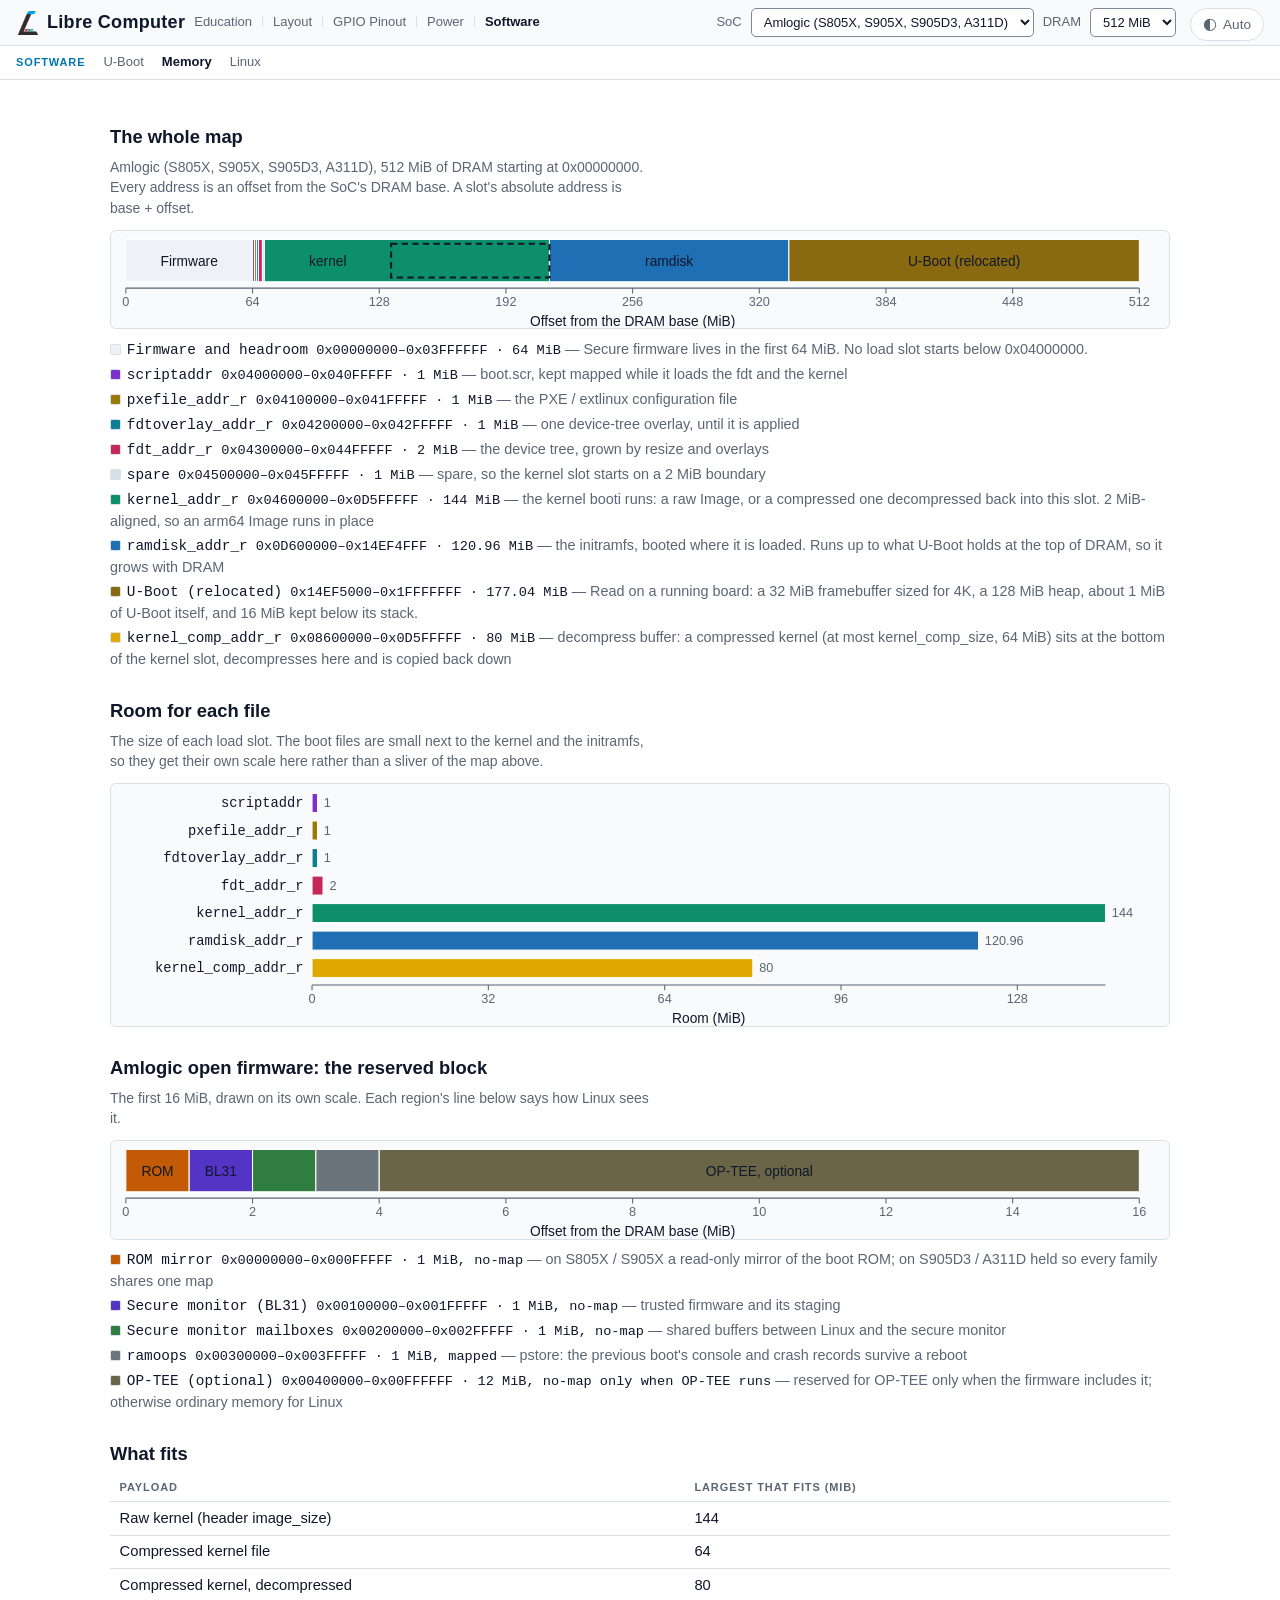
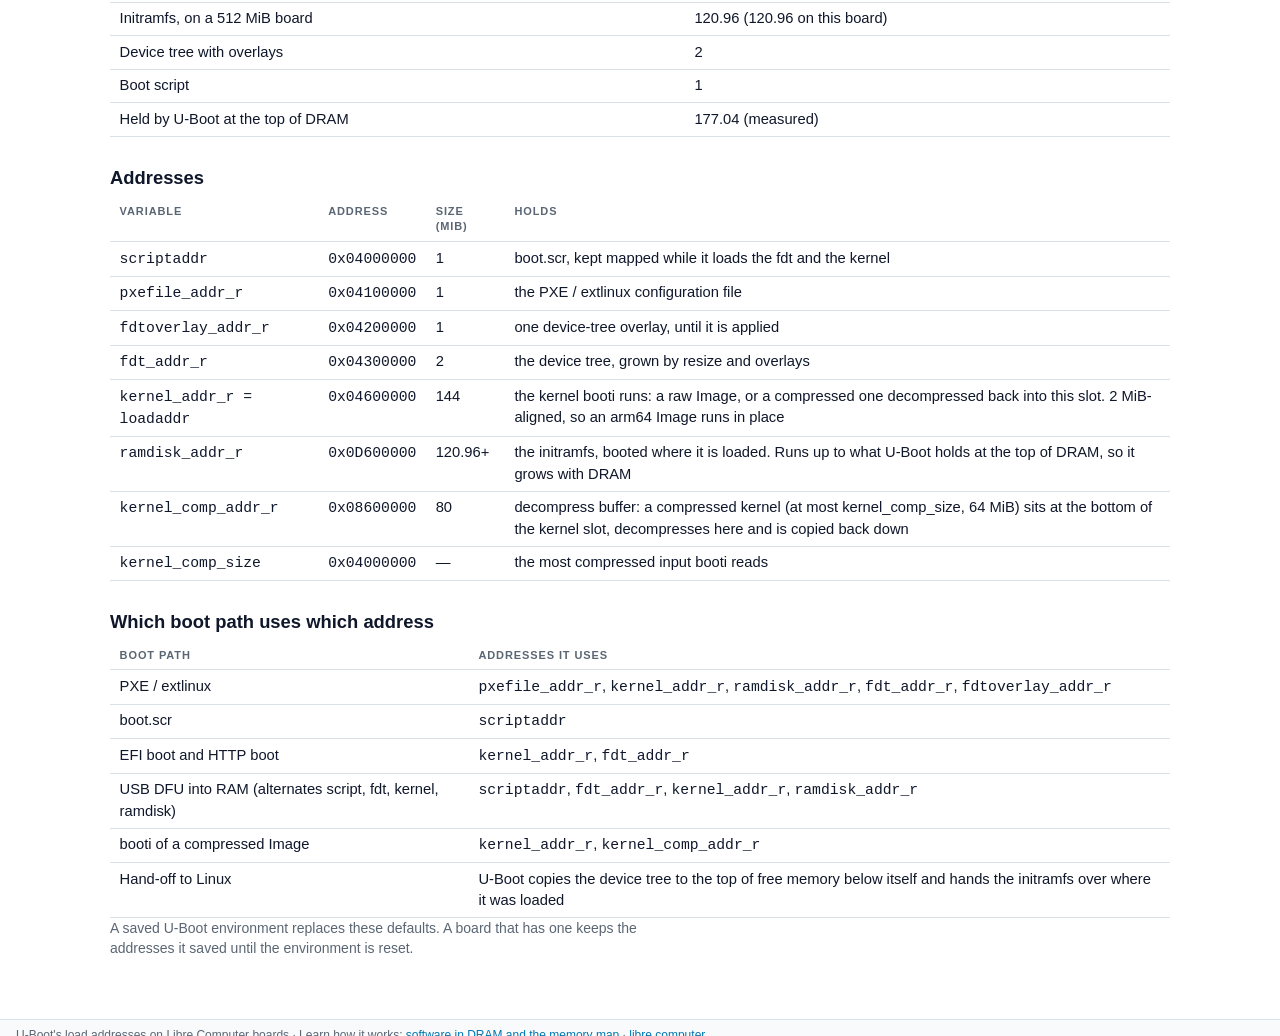
==== index.html @ 10eb8b0e "Charts stay readable on a phone and in the product page's frame The charts' text is in the drawing's" ====
<!DOCTYPE html>
<html lang="en">
<head>
<meta charset="utf-8">
<!-- Scripts from this site only, plus the inline theme snippet below by its
     sha256 (tools/check-kit.py recomputes it from the snippet, so a kit
     re-sync that changes the snippet fails the check until this is updated).
     The page's data and images are its own; data: is the kit's logo. -->
<meta http-equiv="Content-Security-Policy" content="default-src 'self'; script-src 'self' 'sha256-ACy4pj93O7g7s8NBZ36xdNPdeBUZ5qKl4pgUR78Pd7E='; style-src 'self' 'unsafe-inline'; img-src 'self' data:; object-src 'none'; base-uri 'none'; form-action 'none'">
<meta name="referrer" content="strict-origin-when-cross-origin">
<meta name="viewport" content="width=device-width, initial-scale=1">
<title>Libre Computer Memory Map</title>
<meta name="description" content="Where U-Boot loads the kernel, device tree, initramfs and boot script on Libre Computer boards, and how much room each one has.">
<link rel="icon" href="data:,">
<link rel="stylesheet" href="css/lc-kit.css">
<link rel="stylesheet" href="css/style.css">
<!-- Sets the theme before first paint, so a dark visitor never sees a white
     flash. Must stay inline and must stay ahead of the stylesheets; the copy
     is checked by tools/lc-ui-kit/sync.py against HEAD_SNIPPET in lc-kit.js. -->
<script>try{var p=localStorage.getItem("theme")||"auto";if(p==="dark"||(p==="auto"&&matchMedia("(prefers-color-scheme: dark)").matches))document.documentElement.classList.add("dark")}catch(e){}</script>
</head>
<body class="lc-doc">
<a class="lc-skip" href="#main">Skip to content</a>

<header class="lc-topbar">
  <div class="lc-brand">
    <a class="lc-brand-name" href="https://libre.computer">Libre Computer</a>
    <nav class="lc-sites" aria-label="Libre Computer sites">
      <a class="lc-site" href="https://education.libre.computer/">Education</a>
      <a class="lc-site" href="https://layout.hardware.libre.computer/">Layout</a>
      <a class="lc-site" href="https://gpio.hardware.libre.computer/">GPIO Pinout</a>
      <a class="lc-site" href="https://power.hardware.libre.computer/">Power</a>
      <a class="lc-site" href="/" aria-current="true">Software</a>
    </nav>
  </div>
  <div class="lc-controls">
    <label for="family-select">SoC</label>
    <select id="family-select" aria-label="Select SoC family"></select>
    <label for="dram-select">DRAM</label>
    <select id="dram-select" aria-label="Select DRAM size"></select>
  </div>
</header>
<nav class="lc-subnav" aria-label="Software">
    <div class="lc-subnav-sites">
      <span class="lc-subnav-label">Software</span>
      <a href="https://u-boot.software.libre.computer/">U-Boot</a>
      <a href="/" aria-current="true">Memory</a>
      <a href="https://linux.software.libre.computer/">Linux</a>
    </div>
</nav>

<div class="lc-notices" id="notices"></div>
<script src="js/file-notice.js"></script>

<main class="mm-main" id="main">
  <h1 class="lc-vh">Memory map</h1>
  <section class="mm-section">
    <h2>The whole map</h2>
    <p class="mm-lede" id="lede"></p>
    <div id="map" class="mm-chart" role="region" aria-label="The whole map chart"></div>
    <ol class="mm-legend" id="map-legend"></ol>
  </section>

  <section class="mm-section">
    <h2>Room for each file</h2>
    <p class="mm-lede">The size of each load slot. The boot files are small next to the kernel and the initramfs, so they get their own scale here rather than a sliver of the map above.</p>
    <div id="budgets" class="mm-chart" role="region" aria-label="Room for each file chart"></div>
  </section>

  <section class="mm-section" id="fw-section">
    <h2 id="fw-title">Reserved by firmware</h2>
    <p class="mm-lede" id="fw-lede"></p>
    <div id="firmware" class="mm-chart" role="region" aria-label="Reserved by firmware chart"></div>
    <ol class="mm-legend" id="fw-legend"></ol>
  </section>

  <section class="mm-section">
    <h2>What fits</h2>
    <div class="lc-table-scroll"><table class="lc-table" id="limits"></table></div>
  </section>

  <section class="mm-section">
    <h2>Addresses</h2>
    <div class="lc-table-scroll"><table class="lc-table" id="slots"></table></div>
  </section>

  <section class="mm-section">
    <h2>Which boot path uses which address</h2>
    <div class="lc-table-scroll"><table class="lc-table" id="mechanisms"></table></div>
    <p class="mm-note" id="caveat"></p>
  </section>
</main>

<footer class="lc-footer">
  U-Boot's load addresses on Libre Computer boards ·
  Learn how it works: <a href="https://education.libre.computer/modules/bootloader/">software in DRAM and the memory map</a> ·
  <a href="https://libre.computer">libre.computer</a>
</footer>

<script type="module" src="js/app.js"></script>
</body>
</html>
---- css/lc-kit.css ----
/* lc-kit 1 sha256:e657690d97cee420c924318a584bea1f46706115be2c13dc1895a3393b505f55 */
/* Libre Computer hardware-tool shell — shared by the GPIO pinout, the board
   layout viewer and the power tree.
 *
 * These two sites had grown the same header, the same board picker, the same
 * search box and the same footer twice, with the same seven token names holding
 * the same seven values in both. This is that shell, defined once.
 *
 * THEME. Three states, matching libre.computer: light, dark, and auto, which
 * follows the OS and is the default -- a visitor whose desktop is dark should
 * not have to ask twice. The switch is a `dark` class on <html>, set before
 * first paint by the inline script in each page's <head>, so a dark visitor
 * never sees a white flash. Light is the base and dark is the override, because
 * a stylesheet that loses its media query should degrade to the more legible
 * of the two.
 *
 * The dark values are exactly what both sites shipped before this file existed,
 * so adopting the kit changes nothing for a dark visitor and adds a light theme
 * that did not exist.
 *
 * WHAT BELONGS HERE. The shell and nothing else: page frame, top bar, brand,
 * the controls slot, notices, footer, form controls, focus, and the theme
 * button. A site's own subject matter -- the pinout's mux-class colours, the
 * layout viewer's copper-layer colours -- stays in that site's stylesheet,
 * because nothing is shared by having one file know about both.
 *
 * This file is VENDORED. Edit tools/lc-ui-kit/lc-kit.css in the monorepo and
 * run tools/lc-ui-kit/sync.py; a hand-edit here fails each site's CI.
 */

:root {
  color-scheme: light;
  /* one monospace stack for every site (pad names, addresses, code, keys) */
  --mono: ui-monospace, SFMono-Regular, "SF Mono", Menlo, Consolas, monospace;

  --bg: #ffffff;
  --bg-raised: #f8fafc;
  --bg-sunken: #eef2f6;
  --border: #d8e0e8;
  /* A field's edge is the only thing that says "type here", so it needs 3:1
     on the page (WCAG 1.4.11); --border is a divider and stays quiet.
     3.56:1 on --bg, 3.41:1 on --bg-raised. */
  --border-field: #7d8996;
  --text: #0f172a;
  --text-dim: #5a6673;
  /* Blue TEXT on the page ground, so it darkens on white (#0077b0 is 4.92:1)
     and lightens on the dark ground below. Same two shades libre.computer
     uses, and for the same contrast reason. */
  --accent: #0077b0;
  --brass: #8a6a10;
  --warn: #b45309;
  --danger: #b42318;

  --shadow: 0 1px 2px rgba(15, 23, 42, .06), 0 1px 3px rgba(15, 23, 42, .04);
}

html.dark {
  color-scheme: dark;

  --bg: #14161a;
  --bg-raised: #1d2026;
  --bg-sunken: #0e1013;
  --border: #33383f;
  --border-field: #6b737d;   /* 3.77:1 on --bg, 3.40:1 on --bg-raised */
  --text: #e8eaed;
  --text-dim: #9aa0a6;
  --accent: #4da3ff;
  --brass: #c9a227;
  --warn: #f76b15;
  --danger: #f5a3a6;

  --shadow: none;
}

*, *::before, *::after { box-sizing: border-box; }

html, body { height: 100%; }

/* Two page shapes. An app shell (the layout viewer, the power tree) is one
   window tall and scrolls only inside its panes. A document page (the
   pinout, the memory map, education) scrolls as a whole: its body carries
   class="lc-doc" and grows with its content -- a body held to the window
   would be the sticky title bar's containing block, and the bar would ride
   off the top after one screen. */
body.lc-doc { height: auto; min-height: 100%; }

body {
  display: flex;
  flex-direction: column;
  margin: 0;
  background: var(--bg);
  color: var(--text);
  font: 14px/1.45 -apple-system, "Segoe UI", Roboto, Helvetica, Arial, sans-serif;
}

a { color: var(--accent); text-decoration: none; }
a:hover { text-decoration: underline; }

/* Monospace text in the one stack (zero specificity: a site's own rule wins) */
:where(code, kbd, samp, pre) { font-family: var(--mono); }

:where(button, select, input, a, [role="button"][tabindex]):focus-visible {
  outline: 2px solid var(--accent);
  outline-offset: 1px;
}

/* ---- top bar ---------------------------------------------------------- */

/* Sticky on every site (from 700px up; a phone's bar is too tall to pin, see
   below): an app-shell page never scrolls, so it changes nothing there; a
   document page (body.lc-doc: the pinout, the memory map, education) keeps
   its title bar in view, the same everywhere. */
.lc-topbar {
  flex: none;
  display: flex;
  flex-wrap: wrap;
  align-items: center;
  gap: 14px;
  padding: 8px 16px;
  background: var(--bg-raised);
  border-bottom: 1px solid var(--border);
  position: sticky;
  top: 0;
  z-index: 10;
  font-size: 14px;  /* (the bar's own, whatever size a site sets its body text) */
}

/* CENTRED, NOT BASELINE-ALIGNED. The name's first flex item is the logo, an
   empty box, so the name's baseline is synthesised from the logo's bottom edge
   -- and baseline alignment sat the site links' text on that edge, about 6px
   below the brand text and the controls. Centring puts the logo, the name, the
   links and (via the bar's own centring) the controls on one centre line. */
.lc-brand {
  display: flex;
  flex-wrap: wrap;
  align-items: center;
  gap: 4px 9px;
  min-width: 0;
}

.lc-brand-name {
  display: inline-flex;
  align-items: center;
  gap: 7px;
  font-size: 18px;
  font-weight: 700;
  letter-spacing: .3px;
  color: var(--text);
  white-space: nowrap;
}

/* The Libre Computer mark before the name, light and dark cuts. Embedded as
   data URIs -- libre.computer's own navLogo.webp and navLogo_dark.webp,
   about 2 KB each -- so every site gets it from this one vendored file with
   no image to copy, and nothing loads from another origin. Decorative: the
   name beside it is the link text. */
.lc-brand-name::before {
  content: "";
  flex: none;
  width: 24px;
  height: 24px;
  background: center / contain no-repeat url("[data-uri]");
}
html.dark .lc-brand-name::before {
  background-image: url("[data-uri]");
}
.lc-brand-name:hover { text-decoration: none; color: var(--accent); }

.lc-brand-sub {
  font-size: 13px;
  color: var(--text-dim);
  white-space: nowrap;
}

/* SIGNAL CLASS PALETTE -- shared, because the two tools colour the SAME pins.
   The pinout draws a board's header and the layout draws that header's pads on
   the PCB, and a visitor moving between them reads the colour as meaning the
   same thing. It did not live here at first, when only one tool used it; a
   second copy in the layout's own stylesheet would be a second answer the
   first time a colour changed. Both sites now take the one definition, and
   check-kit.py fails the build if a vendored copy drifts.

   RAILS RAMP BY VOLTAGE, red through orange to yellow as the supply falls:
   12V and PoE deepest, 5V red, 3.3V orange, 1.8V yellow. The ramp used to run
   red into brown, which made 3.3V a burnt orange and 1.8V a tan -- neither
   nameable as a colour, and the three rails a reader actually reaches for on
   a header are the three that have to be told apart at a glance.

   I2C yellow / SPI blue / GPIO green match the board silkscreen. */
:root {
  --c-poe: #6e0011;
  --c-power12v: #b8000f;
  --c-power5v: #d32f2f;
  --c-power3v3: #e8730c;
  --c-powerlv: #e0a800;   /* 1.8V / 3.0V */
  --c-gnd: #454b54;
  --c-nc: #6b6547;        /* not connected */
  --c-gpio: #2f7d3f;
  --c-i2c: #9a7b0a;
  --c-spi: #1f5fd0;
  --c-uart: #7c30cc;
  --c-pwm: #c4295a;
  --c-i2s: #0b6f80;
  --c-pcm: #0b5566;
  --c-tdm: #13876b;
  --c-spdif: #7a2490;
  --c-pdm: #4a7a0a;
  --c-dac: #076a4c;
  --c-adc: #5b8a12;
  --c-clk: #6b737b;
  --c-jtag: #c25a06;
  --c-cec: #5334c4;
  --c-ir: #c33a6a;
  --c-sdio: #0d7f95;
  --c-nand: #6d5449;
  --c-video: #a81c4c;
  --c-pcie: #6a4fc4;
  --c-usb: #1f6fb5;
  --c-eth: #0d8f6a;
  --c-misc: #5a6570;
}

/* THE SERIAL CONSOLE HEADER IS COLOURED AS THE CABLE, not as a signal class.
   Ground black, TX white, RX green -- the USB-TTL lead everyone plugs into it,
   and the colours our own documentation has always named for that header:
   "2J1 Connector Highlighted in Red: Ground (BLACK) TX (WHITE) RX (GREEN)".
   Someone at the board with the cable in their hand is matching wire to pin,
   so the pin should be the colour of the wire.

   These are wire colours, so they do NOT flip with the theme -- a black lead
   is black on both. They sit on the drawn board rather than on the page. */
:root, html.dark {
  --c-wire-gnd: #14161a;
  --c-wire-tx:  #f3f5f7;
  --c-wire-rx:  #2ea043;
}

html.dark {
  --c-poe: #6e0011;
  --c-power12v: #cc0f1b;
  --c-power5v: #e5484d;
  --c-power3v3: #f76b15;
  --c-powerlv: #f5c518;   /* 1.8V / 3.0V */
  --c-gnd: #454b54;
  --c-nc: #3c3a2e;
  --c-gpio: #46a758;
  --c-i2c: #eac54f;
  --c-spi: #3b82f6;
  --c-uart: #a855f7;
  --c-pwm: #ec5f87;
  --c-i2s: #1098ad;
  --c-pcm: #0b7285;
  --c-tdm: #63e6be;
  --c-spdif: #862e9e;
  --c-pdm: #5c940d;
  --c-dac: #087f5b;
  --c-adc: #94d82d;
  --c-clk: #adb5bd;
  --c-jtag: #ff922b;
  --c-cec: #7048e8;
  --c-ir: #f06595;
  --c-sdio: #66d9e8;
  --c-nand: #8d6e63;
  --c-video: #c2255c;
  --c-pcie: #b197fc;
  --c-usb: #74c0fc;
  --c-eth: #12b886;
  --c-misc: #6c757d;
}

/* The switch between the Libre Computer sites (written by sync.py, NAV). It
   says which site this is and what the others are. The current one is a link
   to its own root, marked aria-current: on a multi-page site it is the way
   home, and on a tool it resets the page (the query is dropped). */
/* The site links wrap. Five sites in one unbreakable row ran 131px past a
   375px phone and dragged every page sideways; wrapped, the row simply gets
   taller. The brand wraps for the same reason. */
.lc-sites {
  display: flex;
  flex-wrap: wrap;
  align-items: baseline;
  gap: 4px 10px;
  font-size: 13px;
  min-width: 0;
}

.lc-site {
  white-space: nowrap;
  color: var(--text-dim);
}
.lc-site[aria-current] {
  color: var(--text);
  font-weight: 600;
}
a.lc-site:hover { color: var(--accent); text-decoration: none; }
a.lc-site:focus-visible {
  outline: 2px solid var(--accent);
  outline-offset: 2px;
  border-radius: 3px;
}

/* Separator drawn rather than typed, so it is not read out as a word and not
   selected when the visitor copies the heading. */
.lc-site + .lc-site::before {
  content: "";
  display: inline-block;
  width: 1px;
  height: 11px;
  margin-right: 10px;
  vertical-align: -1px;
  background: var(--border);
}

/* The board's own pages, beside the board picker (setBoardLinks). Small and
   dim like the site links, so the picker and the search stay the controls. */
.lc-board-links {
  display: inline-flex;
  flex-wrap: wrap;
  align-items: center;
  gap: 4px 10px;
  font-size: 13px;
}
.lc-board-links[hidden] { display: none; }
.lc-board-links a { color: var(--text-dim); white-space: nowrap; }
.lc-board-links a:hover { color: var(--accent); text-decoration: none; }
.lc-board-links a:focus-visible {
  outline: 2px solid var(--accent);
  outline-offset: 2px;
  border-radius: 3px;
}
@media (max-width: 819.98px) {
  .lc-board-links a { display: inline-block; padding: 10px 0; line-height: 20px; }
}

/* The second bar under the title bar, for a family of sites behind one switcher
   entry (Software: U-Boot, Memory, Linux). Its label and site links are
   written by sync.py (SUBNAV); the site's own pages sit at the far end, in
   .lc-subnav-pages. The same voice as education's section bar. */
.lc-subnav {
  flex: none;
  display: flex;
  flex-wrap: wrap;
  gap: 4px 18px;
  padding: 7px 16px;
  background: var(--bg);
  border-bottom: 1px solid var(--border);
  font-size: 13px;
  align-items: baseline;
}
.lc-subnav-sites,
.lc-subnav-pages {
  display: flex;
  align-items: baseline;
  gap: 4px 18px;
}
.lc-subnav-pages { margin-left: auto; }
.lc-subnav a { color: var(--text-dim); white-space: nowrap; }
.lc-subnav a:hover { color: var(--accent); text-decoration: none; }
.lc-subnav a[aria-current] { color: var(--text); font-weight: 600; }
.lc-subnav a:focus-visible {
  outline: 2px solid var(--accent);
  outline-offset: 2px;
  border-radius: 3px;
}
.lc-subnav-label {
  font-size: 11px;
  font-weight: 700;
  letter-spacing: .08em;
  text-transform: uppercase;
  color: var(--accent);
}
/* A phone: one sideways-scrolling row, not a wrap of single links. */
@media (max-width: 819.98px) {
  .lc-subnav {
    flex-wrap: nowrap;
    padding-top: 0;
    padding-bottom: 0;
    overflow-x: auto;
    scrollbar-width: none;
  }
  .lc-subnav::-webkit-scrollbar { display: none; }
  .lc-subnav a { display: inline-block; padding: 10px 0; line-height: 20px; }
  .lc-subnav-label,
  .lc-subnav-sites,
  .lc-subnav-pages { flex: none; }
}

/* A pill for a state the visitor should not have to infer, e.g. that the board
   picker is currently listing boards nobody can buy yet. */
.lc-flag {
  padding: 1px 7px;
  border-radius: 999px;
  background: var(--warn);
  /* Page ground, not white. White clears on the light caution brown and
     fails on the dark theme's bright caution orange; the dark ground on
     that orange clears. */
  color: var(--bg);
  font-size: 11px;
  font-weight: 700;
  letter-spacing: .3px;
  white-space: nowrap;
}

/* A <select> sizes itself to its widest option and will not shrink below it,
   so without the min-width:0 / max-width pair a long board name pushes the
   whole bar sideways on a phone -- measured at 495px of control on a 375px
   viewport, which moved the entire page 125px. A flex item's automatic minimum
   is its content, so flex-shrink alone never reaches it. */
.lc-controls {
  display: flex;
  align-items: center;
  gap: 9px;
  flex-wrap: wrap;
  margin-left: auto;
  min-width: 0;
  max-width: 100%;
}
.lc-controls label { color: var(--text-dim); font-size: 13px; }
.lc-controls select { min-width: 0; max-width: 100%; }

select,
input[type="search"],
input[type="text"] {
  background: var(--bg);
  color: var(--text);
  border: 1px solid var(--border-field);
  border-radius: 5px;
  padding: 5px 8px;
  font: inherit;
  font-size: 13px;
}
select:hover,
input[type="search"]:hover,
input[type="text"]:hover { border-color: var(--text-dim); }
input[type="search"] { width: 190px; }
input[type="search"]::placeholder { color: var(--text-dim); }

/* ---- skip link, visually hidden ----------------------------------------- */

/* The first Tab stop on every page: past the title bar to the page's own
   content (<a class="lc-skip" href="#main">, the target the page's <main>,
   id="main" unless it already has an id). */
.lc-skip {
  position: absolute;
  left: -999px;
  top: 0;
  z-index: 50;
  padding: 6px 10px;
  background: var(--bg-raised);
  color: var(--text);
  border: 1px solid var(--border-field);
  border-radius: 5px;
}
.lc-skip:focus { left: 8px; top: 8px; }

/* Read by a screen reader, not shown: a page heading the layout carries
   visually already, a status line. */
.lc-vh {
  position: absolute;
  width: 1px;
  height: 1px;
  overflow: hidden;
  clip-path: inset(50%);
  white-space: nowrap;
}

/* ---- embed mode (?embed=1, lc-kit.js EMBED) ------------------------------ */

/* Inside another page's frame: the chrome that names the site and the board
   goes (the framing page names both), the tool's own controls stay, and
   "Open ⤢" opens the full tool. The board and SoC-family pickers go too: the
   frame is for the one board its page is about. */
html.lc-embed .lc-skip,
html.lc-embed .lc-brand,
html.lc-embed .lc-sites,
html.lc-embed .lc-subnav,
html.lc-embed .lc-board-links,
html.lc-embed .lc-footer,
html.lc-embed .lc-theme-btn,
html.lc-embed #board-select,
html.lc-embed .board-select,
html.lc-embed #family-select,
html.lc-embed .family-select,
html.lc-embed label[for="board-select"],
html.lc-embed label[for="family-select"] {
  display: none !important;
}
html.lc-embed .lc-topbar { position: static; padding: 6px 12px; }
.lc-embed-open {
  display: inline-flex;
  align-items: center;
  padding: .3rem .7rem;
  border: 1px solid var(--border);
  border-radius: 999px;
  color: var(--text);
  font-size: 13px;
  white-space: nowrap;
}
.lc-embed-open:hover { border-color: var(--text-dim); text-decoration: none; }
.lc-embed-open:focus-visible { outline: 2px solid var(--accent); outline-offset: 2px; }

/* ---- theme button ------------------------------------------------------ */

.lc-theme-btn {
  display: inline-flex;
  align-items: center;
  gap: .4rem;
  padding: .35rem .75rem;
  border: 1px solid var(--border);
  border-radius: 999px;
  background: var(--bg);
  color: var(--text);
  font: inherit;
  font-size: .85rem;
  cursor: pointer;
  white-space: nowrap;
}
.lc-theme-btn:hover { border-color: var(--text-dim); }
.lc-theme-icon { font-size: 1rem; line-height: 1; }

/* Auto is the default, so it reads as the quiet state; an explicit choice is
   marked, which is the whole point of showing the state rather than a bare
   "Theme". */
.lc-theme-btn[data-theme="auto"] { color: var(--text-dim); }
.lc-theme-btn[data-theme="light"],
.lc-theme-btn[data-theme="dark"] { border-color: currentColor; }

/* THE THEME CONTROL KEEPS THE CORNER, at every width. The topbar wraps, and
   the button is its last child, so whenever the controls filled the first row
   (a phone; a tool's board picker, board links and search below ~1370px) it
   wrapped onto a line of its own at the left -- the one control whose
   position a reader relies on, moving with the content around it. Pinned to
   the top right it is always in the same place, and the row it used to take
   goes back to the page. The padding reserves its width so a long select
   cannot run underneath. (The bar is positioned -- sticky, or relative on a
   phone -- so it is the button's containing block.) The reserve applies to
   every row, so when a tool's controls wrap to a second row (about 820 to
   1430px) that row ends 104px short of the edge: the cost of a button that
   never moves. */
.lc-topbar { padding-right: 104px; }
.lc-theme-btn { position: absolute; top: 8px; right: 16px; }

@media (max-width: 560px) {
  /* The label goes before the control does: the icon plus the title attribute
     still say which state is active. */
  .lc-theme-label { display: none; }
}

/* THE NARROW BAR IS DELIBERATE ROWS, not whatever wrapping leaves. Below the
   desktop width the brand and the site links share the first row with the
   pinned theme button, whose width that row (and only that row) reserves; the
   controls get the next row and start at the left edge instead of floating
   right. The site links never wrap: a wrapped bar put one link and a dangling
   separator on a line of their own. When they do not fit they scroll
   sideways. Every link and control is at least 40px tall, the touch minimum.
   819.98px, not 820px: at exactly 820 the bar keeps the layout it already had
   there. */
@media (max-width: 819.98px) {
  .lc-topbar { padding: 8px 16px 10px; row-gap: 6px; }
  .lc-brand {
    flex: 1 1 100%;
    flex-wrap: nowrap;
    align-items: center;
    gap: 0 14px;
    padding-right: 88px;
  }
  .lc-brand-name { flex: none; min-height: 40px; }
  .lc-theme-btn { min-width: 40px; min-height: 40px; justify-content: center; }

  /* No visible scrollbar: it would sit on top of the links. */
  .lc-sites {
    flex: 1 1 auto;
    flex-wrap: nowrap;
    overflow-x: auto;
    scrollbar-width: none;
  }
  .lc-sites::-webkit-scrollbar { display: none; }
  .lc-site { display: inline-block; padding: 10px 0; line-height: 20px; }

  .lc-controls { flex: 1 1 100%; margin-left: 0; }
  .lc-controls select,
  .lc-controls input { min-height: 40px; }
  /* The search box grows into whatever its row leaves, so the board's own
     links (setBoardLinks) share its row instead of taking one of their own. */
  .lc-controls input[type="search"] { flex: 1 1 9rem; width: auto; min-width: 0; }
}

/* 16px exactly on a narrow screen or any touch screen (a tablet is wider
   than the narrow layout): below it Safari zooms the page when a field takes
   focus, and the only way back out of that zoom is a pinch. */
@media (max-width: 819.98px), (pointer: coarse) {
  .lc-controls select,
  .lc-controls input { font-size: 16px; }
}

/* A phone has no room for the links beside the brand, so they take a row of
   their own under it, and the theme button keeps the brand row's corner. The
   row bleeds to the screen edges, so a link scrolled under the edge is cut by
   the screen rather than by the bar's padding -- the cut-off word is the cue
   that the row scrolls. */
@media (max-width: 699.98px) {
  /* Four rows of bar (brand, sites, picker, search) are a quarter of a phone
     screen: on a phone the bar scrolls away with the page instead of pinning.
     Still positioned, so the theme button keeps its corner. */
  .lc-topbar { position: relative; }
  .lc-brand { flex-wrap: wrap; padding-right: 0; }
  .lc-sites {
    flex: 0 0 calc(100% + 32px);
    margin: 0 -16px;
    padding: 0 16px;
  }
}

/* ---- notices ----------------------------------------------------------- */

.lc-notices { flex: none; }

.lc-notice {
  margin: 0;
  padding: 7px 16px;
  font-size: 13px;
  background: color-mix(in srgb, var(--warn) 14%, var(--bg));
  color: var(--text);
  border-bottom: 1px solid var(--border);
}
.lc-notice.error {
  background: color-mix(in srgb, var(--danger) 14%, var(--bg));
}
.lc-notice code { font-family: var(--mono); }
/* The accent on the caution wash is too light for the notice's type.
   The underline is what says the words are a link. */
.lc-notice a { color: var(--text); text-decoration: underline; }

/* ---- footer ------------------------------------------------------------ */

.lc-footer {
  flex: none;
  padding: 7px 16px;
  background: var(--bg-raised);
  border-top: 1px solid var(--border);
  font-size: 12px;
  color: var(--text-dim);
}

/* ---- shared bits both tools grew separately ---------------------------- */

.lc-main { flex: 1; display: flex; min-height: 0; }

.lc-panel {
  flex: none;
  background: var(--bg-raised);
  border-right: 1px solid var(--border);
  overflow-y: auto;
  padding: 12px;
}

.lc-panel h3 {
  margin: 16px 0 6px;
  font-size: 11px;
  font-weight: 700;
  text-transform: uppercase;
  letter-spacing: .9px;
  color: var(--text-dim);
}
.lc-panel h3:first-child { margin-top: 0; }

/* A data table, the same on every site: ruled rows, small dim uppercase
   column headers like the panel headings above. A site adds only what its
   data needs (a sticky header, a highlighted row, a reading size). Wrap it in
   .lc-table-scroll where it may be wider than a phone: the table keeps its
   columns and scrolls sideways inside its own box, never the page. */
.lc-table {
  width: 100%;
  border-collapse: collapse;
  font-size: 0.92rem;
}
.lc-table caption { text-align: left; color: var(--text-dim); padding-bottom: .4rem; }
.lc-table th,
.lc-table td {
  text-align: left;
  vertical-align: top;
  padding: 0.35rem 0.6rem;
  border-bottom: 1px solid var(--border);
}
.lc-table thead th,
.lc-table > tr:first-child > th {
  font-size: 11px;
  font-weight: 700;
  text-transform: uppercase;
  letter-spacing: .9px;
  color: var(--text-dim);
}
.lc-table tbody th { font-weight: 600; }
.lc-table-scroll { overflow-x: auto; }

/* The small dim uppercase label: a panel heading, a column title, a
   section kicker -- the same voice as .lc-panel h3 and a table's header. */
.lc-label {
  font-size: 11px;
  font-weight: 700;
  text-transform: uppercase;
  letter-spacing: .9px;
  color: var(--text-dim);
}

/* A colour swatch: one small rounded square, wherever a colour is keyed (a
   legend, a slot in a list, a toggle). The site sets its colour; a site that
   also shows a state with it (the power tree's on/off) adds that itself. */
.lc-swatch {
  display: inline-block;
  width: 11px;
  height: 11px;
  border-radius: 2px;
  flex: none;
  vertical-align: -1px;
}

/* The hover tooltip: follows the theme like the panels, never a fixed dark
   box. The site positions it (fixed to the window or absolute in its stage)
   and picks its font (the pinout's pad names are monospace). */
.lc-tooltip {
  z-index: 20;
  pointer-events: none;
  max-width: 340px;
  padding: 6px 9px;
  border: 1px solid var(--border);
  border-radius: 6px;
  background: var(--bg-raised);
  color: var(--text);
  box-shadow: var(--shadow);
  font-size: 12px;
}
.lc-tooltip[hidden] { display: none; }

/* A chip: a small bordered token that picks one of a set (a mux on the
   pinout's pin, a step of the power sequence). It is a <button> with
   aria-pressed, so it takes focus and says which one is picked. Pressed is
   an inset accent ring plus the accent wash: not an outline, which is the
   focus ring, and not the border, which a site may use for a state (the
   power tool's on and absent). The site adds a dot or a font. */
.lc-chips { display: flex; flex-wrap: wrap; gap: 5px; }
.lc-chip {
  display: inline-flex;
  align-items: center;
  gap: 5px;
  padding: 2px 8px;
  background: var(--bg);
  border: 1px solid var(--border);
  border-radius: 4px;
  color: var(--text);
  font: inherit;
  font-size: 12px;
  line-height: 1.4;
  cursor: pointer;
}
.lc-chip:hover { border-color: var(--text-dim); }
.lc-chip[aria-pressed="true"] {
  box-shadow: inset 0 0 0 1px var(--accent);
  background-color: color-mix(in srgb, var(--accent) 16%, var(--bg));
  color: var(--text);
}

.lc-seg { display: flex; gap: 5px; }
.lc-seg button {
  flex: 1;
  padding: 6px 8px;
  background: var(--bg-sunken);
  border: 1px solid var(--border);
  border-radius: 5px;
  color: var(--text-dim);
  font: inherit;
  font-size: 12px;
  font-weight: 600;
  cursor: pointer;
}
.lc-seg button:hover { border-color: var(--text-dim); color: var(--text); }
.lc-seg button[aria-pressed="true"] {
  background: color-mix(in srgb, var(--accent) 16%, var(--bg));
  border-color: var(--accent);
  /* The accent is the border and the wash. As 12px ink on the light wash
     it is too light. The words stay page ink in both themes. */
  color: var(--text);
}

.lc-toggle {
  display: flex;
  align-items: center;
  gap: 8px;
  width: 100%;
  margin-bottom: 2px;
  padding: 4px 7px;
  background: transparent;
  border: 1px solid transparent;
  border-radius: 4px;
  color: var(--text);
  font: inherit;
  font-size: 12px;
  text-align: left;
  cursor: pointer;
}
.lc-toggle:hover { background: var(--bg-sunken); }
/* Off is dimmer type and a faded swatch, not a faded control. Opacity on
   the whole row takes the label below body text in both themes. */
.lc-toggle[aria-pressed="false"] { color: var(--text-dim); }
.lc-toggle[aria-pressed="false"] .lc-swatch { opacity: .45; }
.lc-toggle .lc-name {
  flex: 1;
  overflow: hidden;
  text-overflow: ellipsis;
  white-space: nowrap;
}
.lc-toggle .lc-count { flex: none; color: var(--text-dim); font-size: 11px; }

[hidden] { display: none !important; }
---- css/style.css ----
/* Memory map site styles. Shell, theme and colours come from lc-kit.css. */

/* The kit's body is a flex column, and a flex item will not shrink below its
   widest content: without min-width the address tables would widen the whole
   page past a phone's screen. */
.mm-main {
  width: 100%;
  max-width: 1100px;
  min-width: 0;
  box-sizing: border-box;
  margin: 0 auto;
  padding: 1rem 1.25rem 2rem;
}

.mm-section {
  margin: 1.75rem 0;
}

.mm-section h2 {
  font-size: 1.15rem;
  margin: 0 0 0.4rem;
}

.mm-lede,
.mm-note {
  color: var(--text-dim);
  margin: 0 0 0.75rem;
  max-width: 70ch;
}

.mm-svg {
  width: 100%;
  height: auto;
  display: block;
  background: var(--bg-raised);
  border: 1px solid var(--border);
  border-radius: 6px;
}

/* The charts' text is in the drawing's 1000-unit coordinates, so a narrow
   screen (a phone, the product page's frame) shrank a 13-unit label to a
   few pixels. Below 720px a chart keeps 900px -- labels about 12px -- and
   its box scrolls sideways; the list under each chart carries every value
   in words. The boxes take focus so the keyboard can scroll them. */
.mm-chart {
  overflow-x: auto;
}
.mm-chart:focus-visible {
  outline: 2px solid var(--accent);
  outline-offset: 2px;
}
@media (max-width: 720px) {
  .mm-svg {
    min-width: 900px;
  }
}

.mm-region {
  stroke: var(--bg);
  stroke-width: 1;
}

.mm-overlay {
  fill: none;
  stroke: var(--text);
  stroke-width: 2;
  stroke-dasharray: 6 4;
}

.mm-in-label {
  font-size: 13px;
  fill: var(--text);
  pointer-events: none;
}

.mm-axis {
  stroke: var(--text-dim);
  stroke-width: 1;
}

.mm-tick,
.mm-value {
  font-size: 12px;
  fill: var(--text-dim);
}

.mm-row-label {
  font-size: 13px;
  font-family: var(--mono);
  fill: var(--text);
}

.mm-axis-title {
  font-size: 13px;
  fill: var(--text);
}

.mm-legend {
  list-style: none;
  padding: 0;
  margin: 0.6rem 0 0;
  font-size: 0.9rem;
}

.mm-legend li {
  margin: 0.2rem 0;
  overflow-wrap: anywhere;
}

/* the kit's .lc-swatch; this page's own: a hairline so the near-white
   firmware slot shows, and the gap before its name */
.mm-swatch {
  border: 1px solid var(--border);
  margin-right: 0.4em;
}

.mm-range {
  font-family: var(--mono);
  font-size: 0.85rem;
}

.mm-dim {
  color: var(--text-dim);
}

/* (the tables are the kit's .lc-table, each in an .lc-table-scroll that
   scrolls sideways on a narrow screen instead of widening the page) */
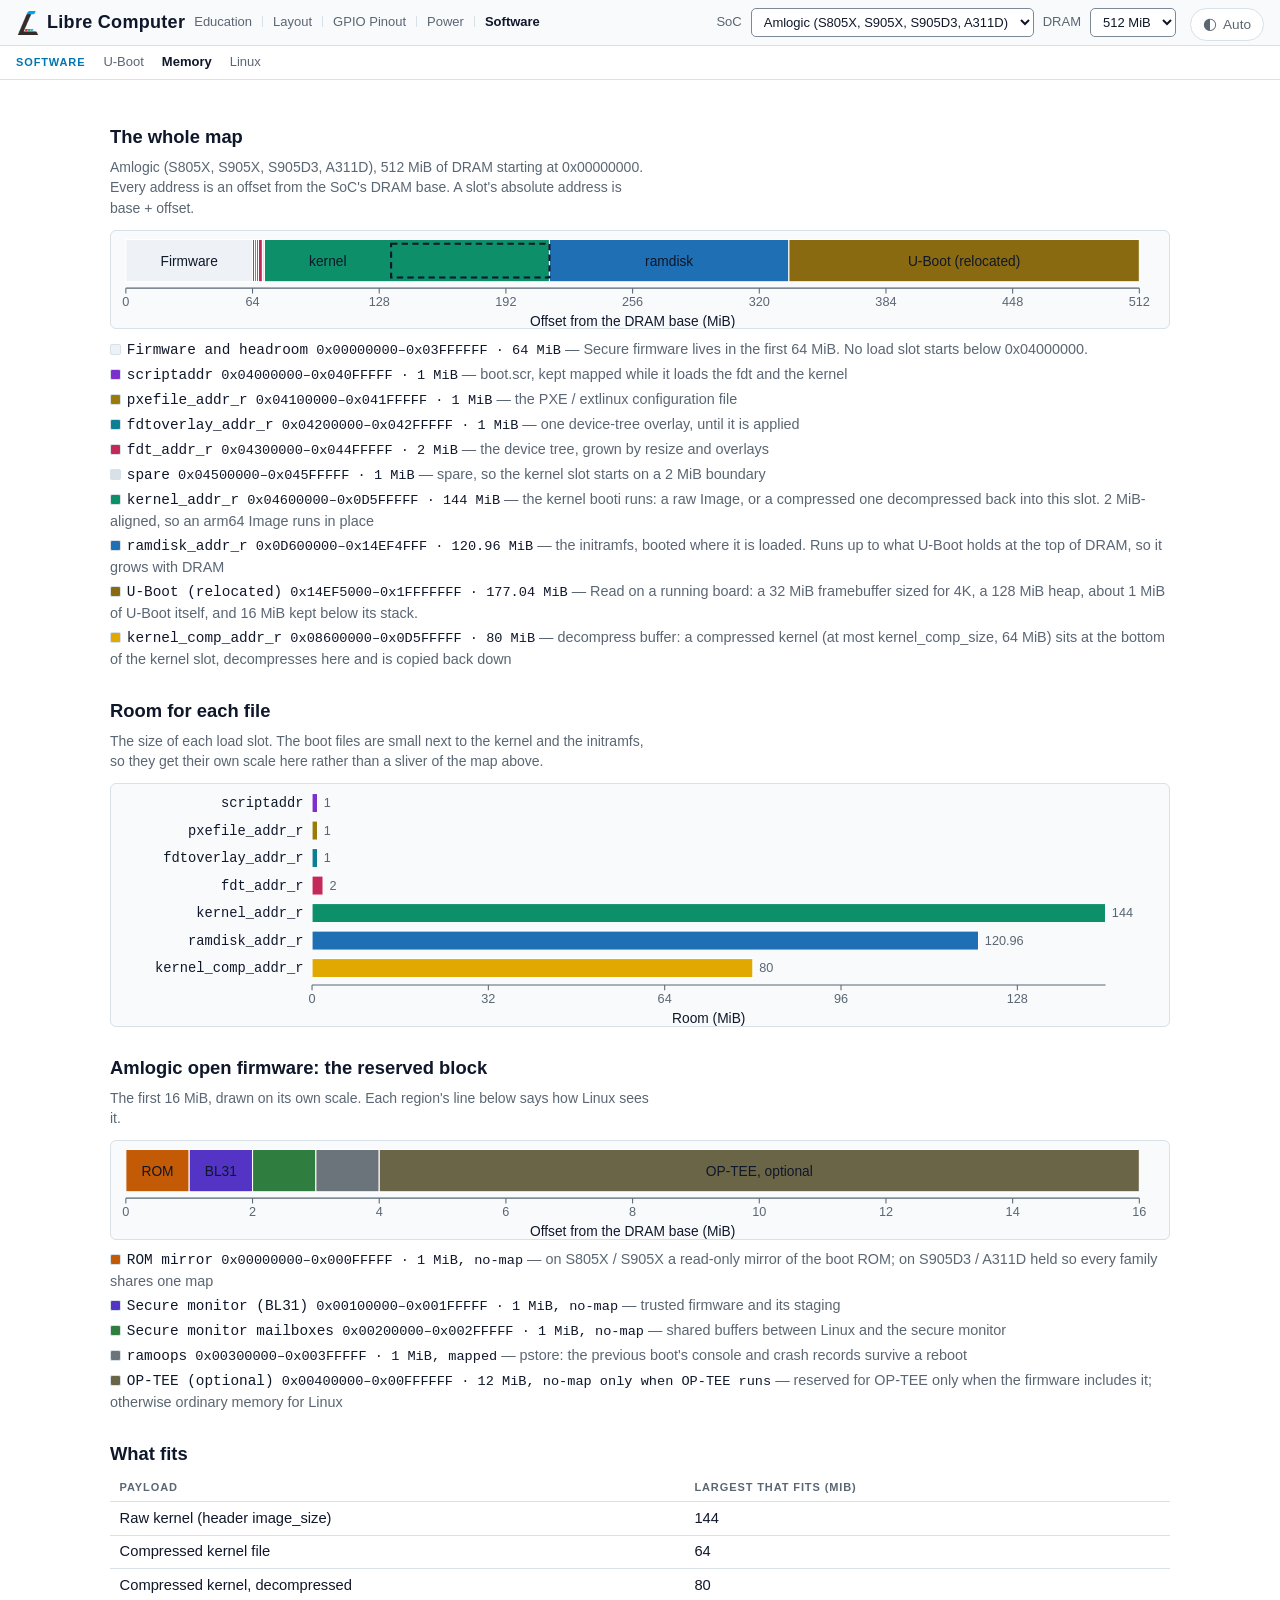
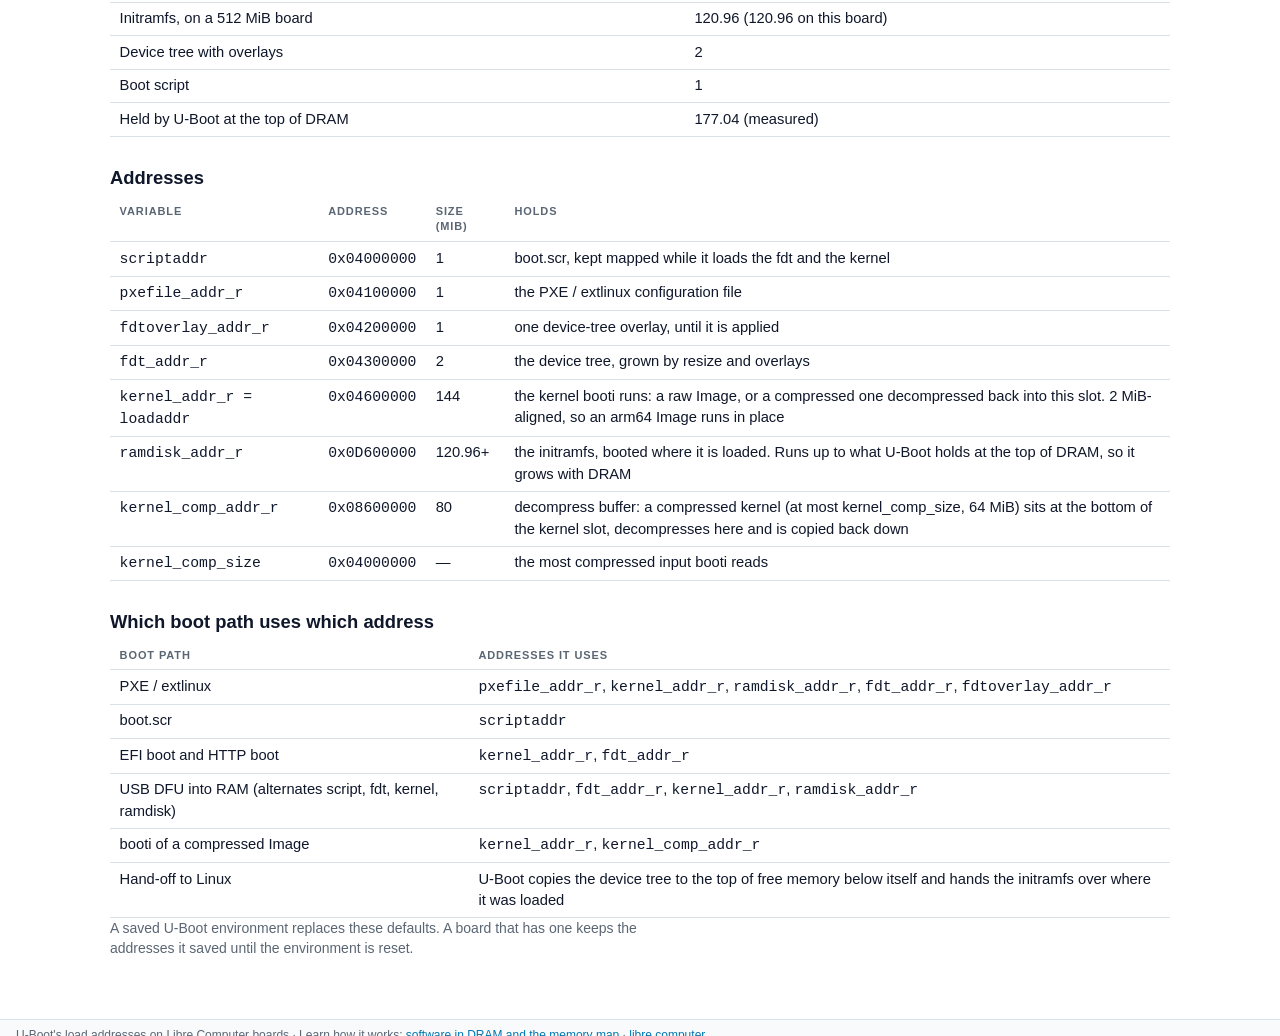
==== commit bc287825: "On a phone and in the product page's frame, the maps run down the screen Below 720px each address ma" ====
--- a/index.html
+++ b/index.html
@@ -57,20 +57,20 @@
   <section class="mm-section">
     <h2>The whole map</h2>
     <p class="mm-lede" id="lede"></p>
-    <div id="map" class="mm-chart" role="region" aria-label="The whole map chart"></div>
+    <div id="map" class="mm-chart"></div>
     <ol class="mm-legend" id="map-legend"></ol>
   </section>
 
   <section class="mm-section">
     <h2>Room for each file</h2>
     <p class="mm-lede">The size of each load slot. The boot files are small next to the kernel and the initramfs, so they get their own scale here rather than a sliver of the map above.</p>
-    <div id="budgets" class="mm-chart" role="region" aria-label="Room for each file chart"></div>
+    <div id="budgets" class="mm-chart"></div>
   </section>
 
   <section class="mm-section" id="fw-section">
     <h2 id="fw-title">Reserved by firmware</h2>
     <p class="mm-lede" id="fw-lede"></p>
-    <div id="firmware" class="mm-chart" role="region" aria-label="Reserved by firmware chart"></div>
+    <div id="firmware" class="mm-chart"></div>
     <ol class="mm-legend" id="fw-legend"></ol>
   </section>
 
--- a/css/style.css
+++ b/css/style.css
@@ -37,22 +37,22 @@
   border-radius: 6px;
 }
 
-/* The charts' text is in the drawing's 1000-unit coordinates, so a narrow
-   screen (a phone, the product page's frame) shrank a 13-unit label to a
-   few pixels. Below 720px a chart keeps 900px -- labels about 12px -- and
-   its box scrolls sideways; the list under each chart carries every value
-   in words. The boxes take focus so the keyboard can scroll them. */
-.mm-chart {
-  overflow-x: auto;
+/* Below 720px (a phone, the product page's frame) the maps run down the
+   screen, drawn in the box's own pixels so the text is its real size
+   (app.js addressColumn); the 1000-unit horizontal drawing shrank a 13-unit
+   label to a few pixels there. */
+.mm-svg-col {
+  width: 100%;
+  height: auto;
 }
-.mm-chart:focus-visible {
-  outline: 2px solid var(--accent);
-  outline-offset: 2px;
+.mm-col-label {
+  font-size: 13px;
+  fill: var(--text);
 }
-@media (max-width: 720px) {
-  .mm-svg {
-    min-width: 900px;
-  }
+.mm-leader {
+  fill: none;
+  stroke: var(--text-dim);
+  stroke-width: 1;
 }
 
 .mm-region {
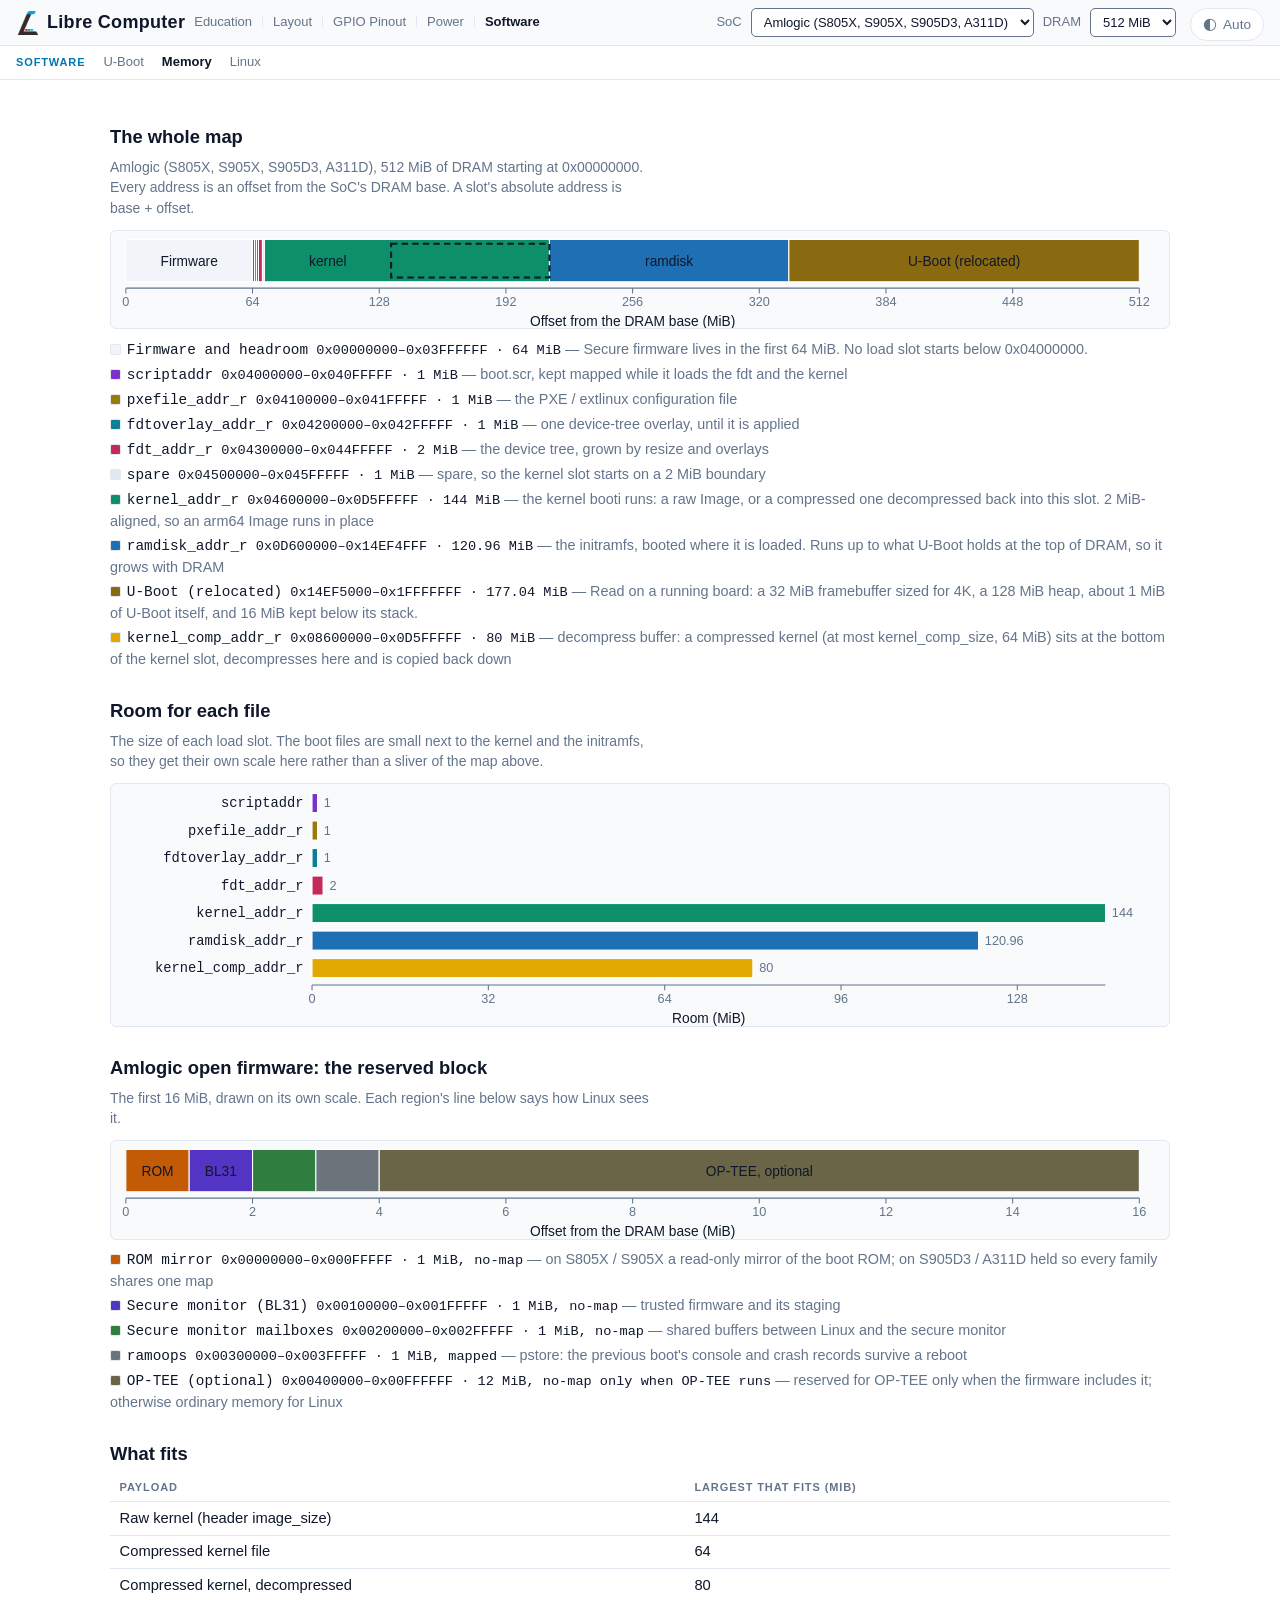
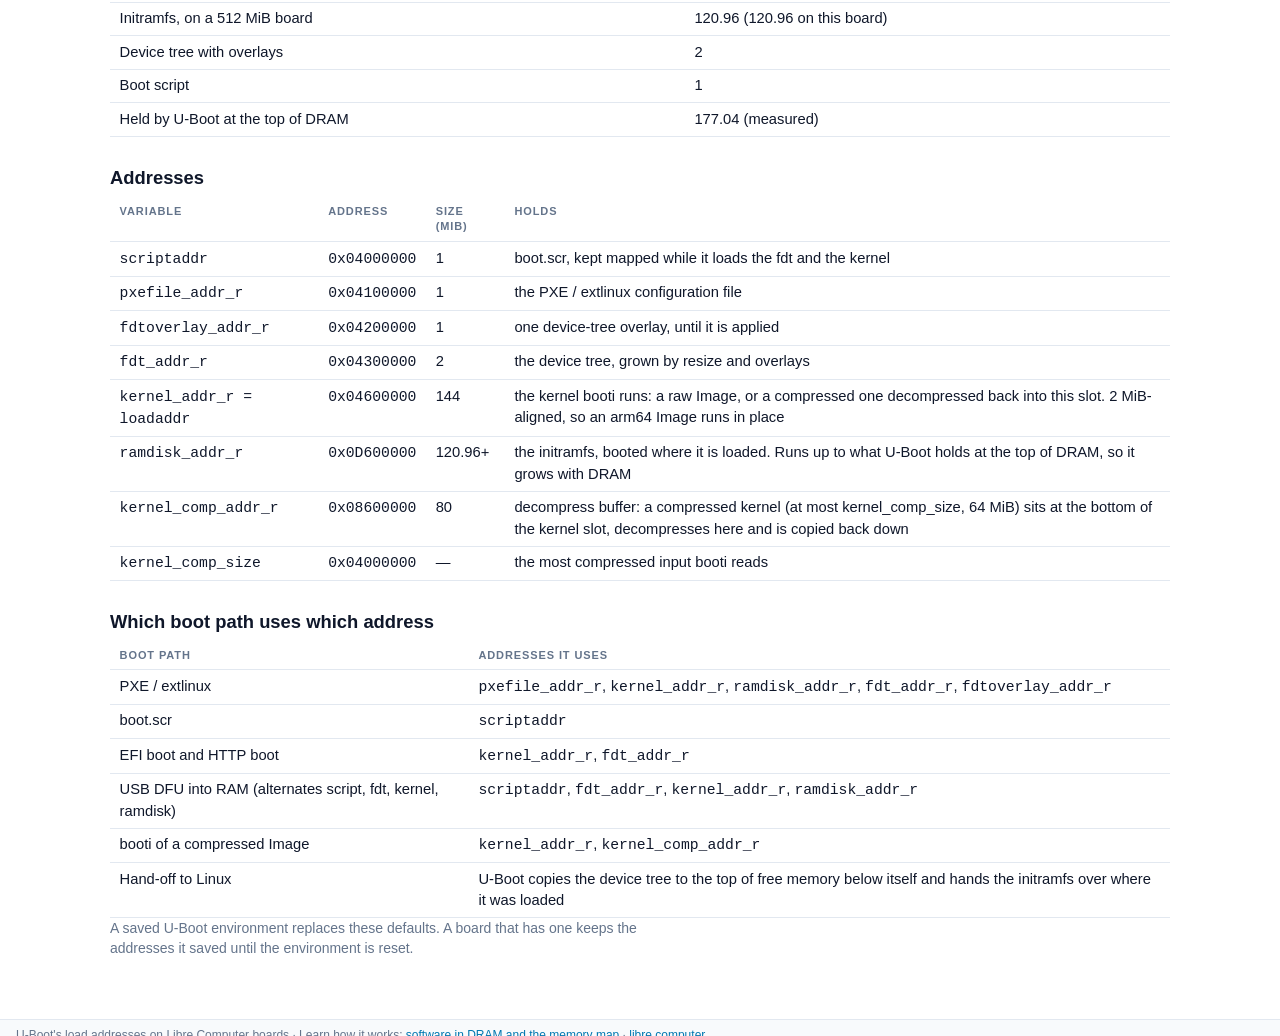
==== commit 6ccd705d: "lc-kit: libre.computer's palette, and the embed's theme from the first paint Synced from the monorep" ====
--- a/index.html
+++ b/index.html
@@ -6,7 +6,7 @@
      sha256 (tools/check-kit.py recomputes it from the snippet, so a kit
      re-sync that changes the snippet fails the check until this is updated).
      The page's data and images are its own; data: is the kit's logo. -->
-<meta http-equiv="Content-Security-Policy" content="default-src 'self'; script-src 'self' 'sha256-ACy4pj93O7g7s8NBZ36xdNPdeBUZ5qKl4pgUR78Pd7E='; style-src 'self' 'unsafe-inline'; img-src 'self' data:; object-src 'none'; base-uri 'none'; form-action 'none'">
+<meta http-equiv="Content-Security-Policy" content="default-src 'self'; script-src 'self' 'sha256-oHIc59mqgn9ICn5smlJlKAoSorMm9lRvLXPlZJXSqW8='; style-src 'self' 'unsafe-inline'; img-src 'self' data:; object-src 'none'; base-uri 'none'; form-action 'none'">
 <meta name="referrer" content="strict-origin-when-cross-origin">
 <meta name="viewport" content="width=device-width, initial-scale=1">
 <title>Libre Computer Memory Map</title>
@@ -17,7 +17,7 @@
 <!-- Sets the theme before first paint, so a dark visitor never sees a white
      flash. Must stay inline and must stay ahead of the stylesheets; the copy
      is checked by tools/lc-ui-kit/sync.py against HEAD_SNIPPET in lc-kit.js. -->
-<script>try{var p=localStorage.getItem("theme")||"auto";if(p==="dark"||(p==="auto"&&matchMedia("(prefers-color-scheme: dark)").matches))document.documentElement.classList.add("dark")}catch(e){}</script>
+<script>try{var q=new URLSearchParams(location.search),e=q.get("embed")==="1",t=e&&q.get("theme");if(e)document.documentElement.classList.add("lc-embed");var p=t==="light"||t==="dark"?t:localStorage.getItem("theme")||"auto";if(p==="dark"||(p==="auto"&&matchMedia("(prefers-color-scheme: dark)").matches))document.documentElement.classList.add("dark")}catch(x){}</script>
 </head>
 <body class="lc-doc">
 <a class="lc-skip" href="#main">Skip to content</a>
--- a/css/lc-kit.css
+++ b/css/lc-kit.css
@@ -1,4 +1,4 @@
-/* lc-kit 1 sha256:e657690d97cee420c924318a584bea1f46706115be2c13dc1895a3393b505f55 */
+/* lc-kit 1 sha256:49a98d562651cce432e0f0e8bd59669b63564b67a7129dab7db1aff492e4dc31 */
 /* Libre Computer hardware-tool shell — shared by the GPIO pinout, the board
    layout viewer and the power tree.
  *
@@ -14,9 +14,11 @@
  * a stylesheet that loses its media query should degrade to the more legible
  * of the two.
  *
- * The dark values are exactly what both sites shipped before this file existed,
- * so adopting the kit changes nothing for a dark visitor and adds a light theme
- * that did not exist.
+ * The values are libre.computer's own (its css/style.css tokens: --bg, --card,
+ * --border, --fg, --muted, --prose-link, --field-border), in both themes,
+ * because these tools open inside its product pages: a tool in a neutral grey
+ * frame on a slate page read as a different site. A change to that palette is
+ * made there and copied here.
  *
  * WHAT BELONGS HERE. The shell and nothing else: page frame, top bar, brand,
  * the controls slot, notices, footer, form controls, focus, and the theme
@@ -35,14 +37,17 @@
 
   --bg: #ffffff;
   --bg-raised: #f8fafc;
-  --bg-sunken: #eef2f6;
-  --border: #d8e0e8;
+  --bg-sunken: #f1f5f9;
+  --border: #e2e8f0;
   /* A field's edge is the only thing that says "type here", so it needs 3:1
      on the page (WCAG 1.4.11); --border is a divider and stays quiet.
-     3.56:1 on --bg, 3.41:1 on --bg-raised. */
-  --border-field: #7d8996;
+     Slate-500, as libre.computer's --field-border: 4.76:1 on --bg, 4.55:1 on
+     --bg-raised, and 3.75 / 3.07 on the dark ground and raised panel, so
+     one value serves both themes. */
+  --border-field: #64748b;
   --text: #0f172a;
-  --text-dim: #5a6673;
+  /* 4.76:1 on --bg, 4.55:1 on --bg-raised, 4.34:1 on --bg-sunken */
+  --text-dim: #64748b;
   /* Blue TEXT on the page ground, so it darkens on white (#0077b0 is 4.92:1)
      and lightens on the dark ground below. Same two shades libre.computer
      uses, and for the same contrast reason. */
@@ -57,14 +62,14 @@
 html.dark {
   color-scheme: dark;
 
-  --bg: #14161a;
-  --bg-raised: #1d2026;
-  --bg-sunken: #0e1013;
-  --border: #33383f;
-  --border-field: #6b737d;   /* 3.77:1 on --bg, 3.40:1 on --bg-raised */
-  --text: #e8eaed;
-  --text-dim: #9aa0a6;
-  --accent: #4da3ff;
+  --bg: #0f172a;
+  --bg-raised: #1e293b;
+  --bg-sunken: #020617;
+  --border: #334155;
+  --border-field: #64748b;   /* 3.75:1 on --bg, 3.07:1 on --bg-raised */
+  --text: #e2e8f0;
+  --text-dim: #94a3b8;       /* 6.96:1 on --bg, 5.71:1 on --bg-raised */
+  --accent: #00a0e9;         /* 6.13:1 on --bg, 5.02:1 on --bg-raised */
   --brass: #c9a227;
   --warn: #f76b15;
   --danger: #f5a3a6;
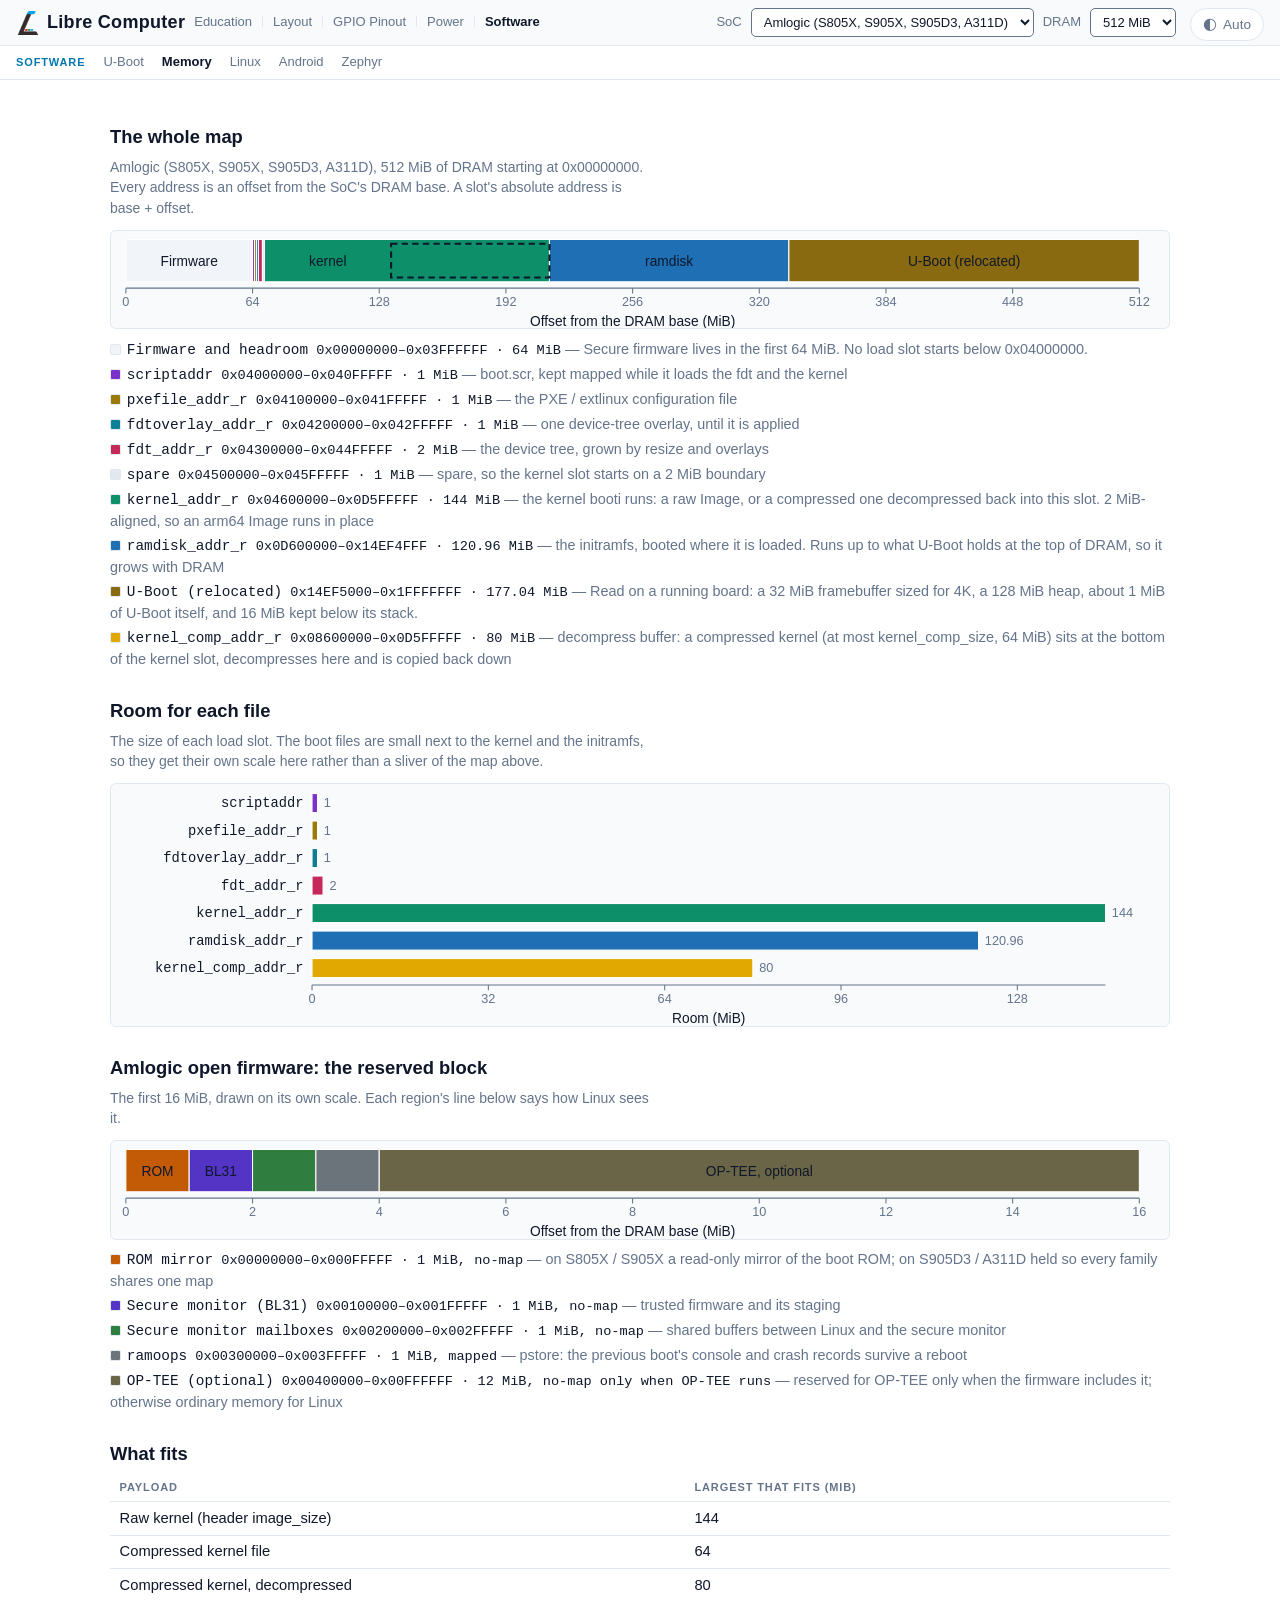
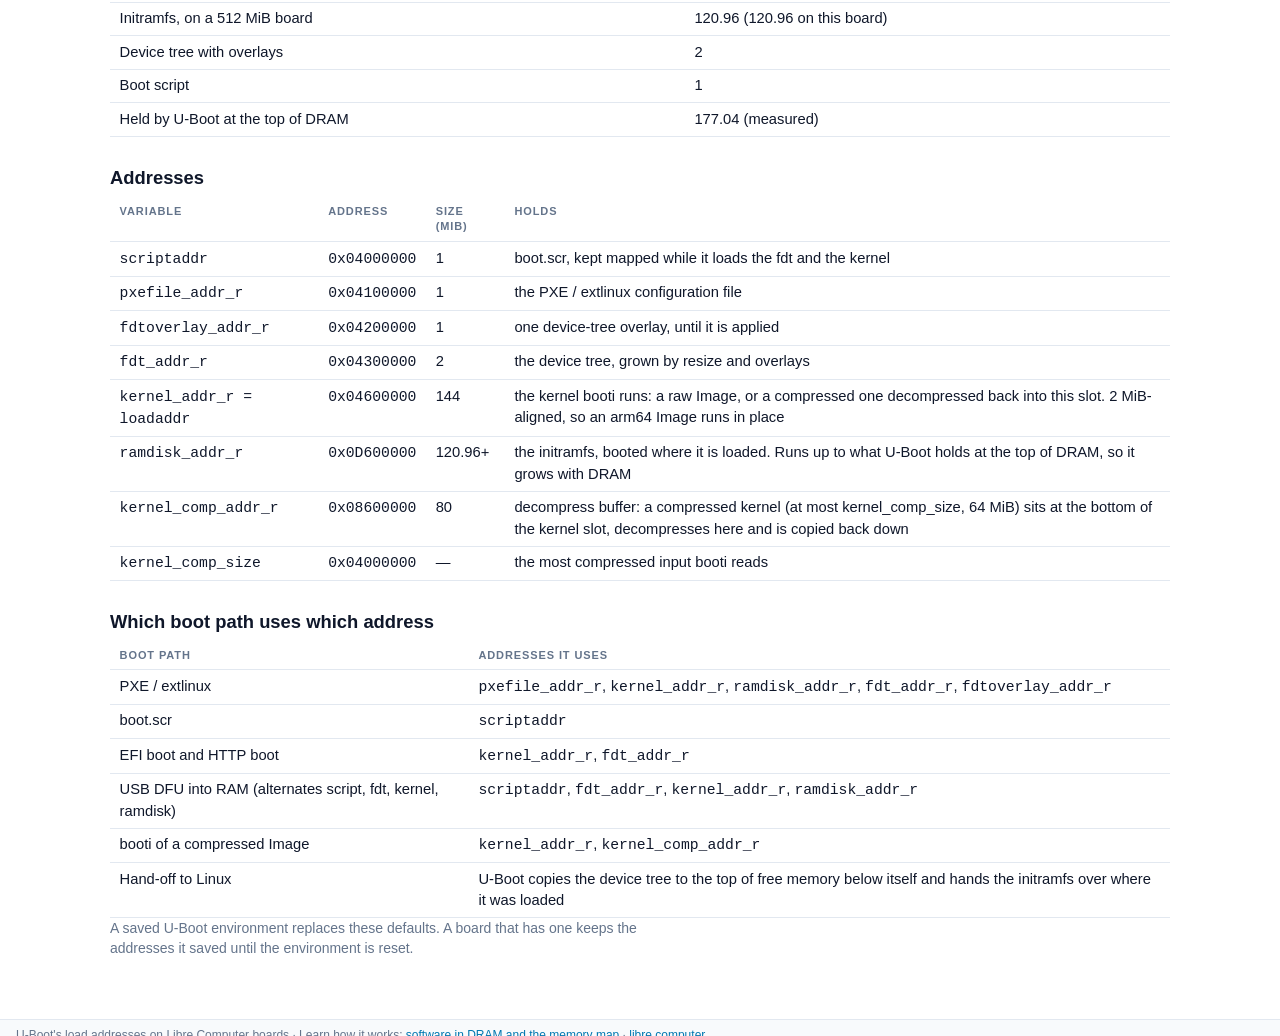
==== commit afba8287: "Software bar: Android and Zephyr join U-Boot, Memory and Linux Written by the shared kit's sync.py (" ====
--- a/index.html
+++ b/index.html
@@ -46,6 +46,8 @@
       <a href="https://u-boot.software.libre.computer/">U-Boot</a>
       <a href="/" aria-current="true">Memory</a>
       <a href="https://linux.software.libre.computer/">Linux</a>
+      <a href="https://android.software.libre.computer/">Android</a>
+      <a href="https://zephyr.software.libre.computer/">Zephyr</a>
     </div>
 </nav>
 
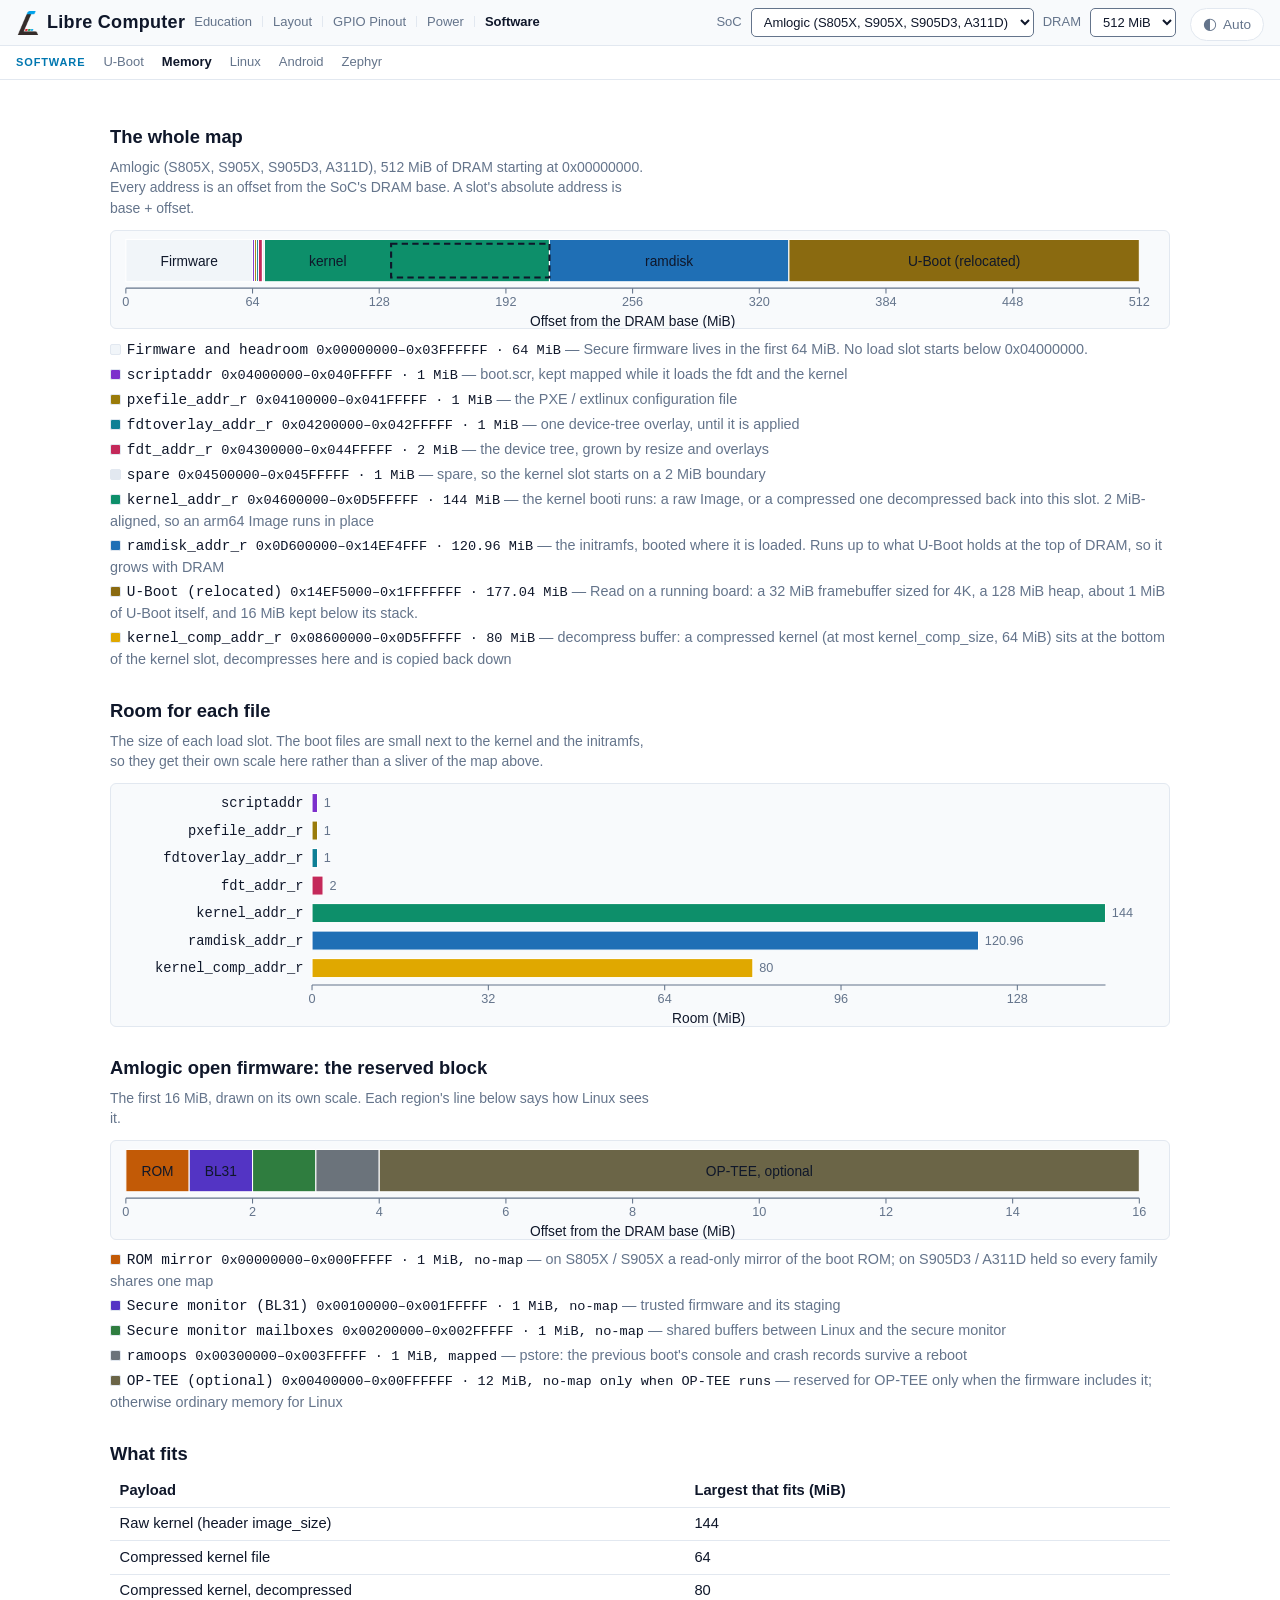
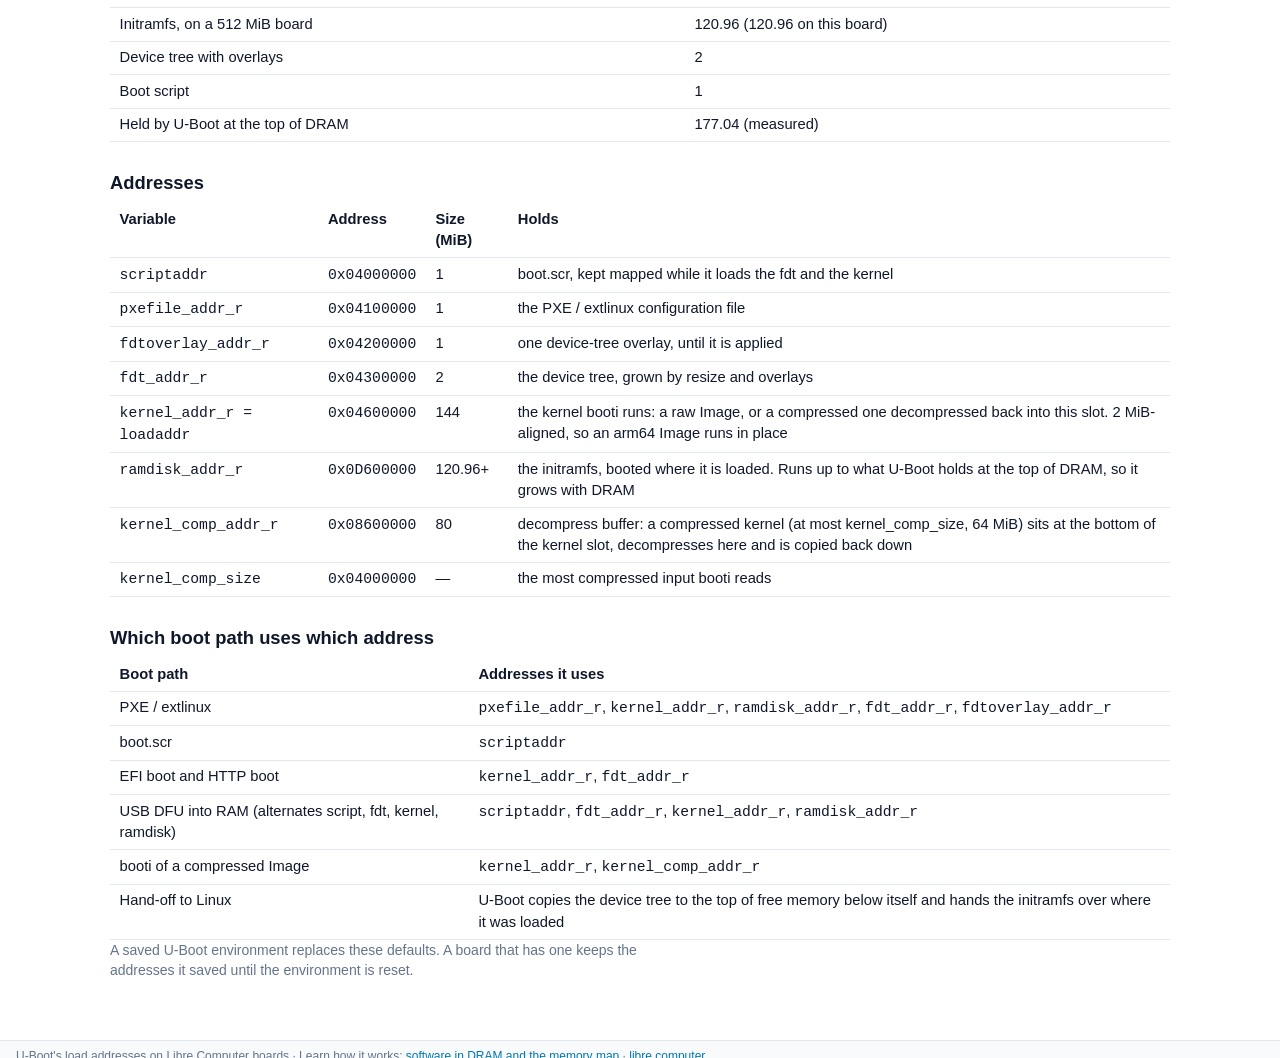
==== commit e5f6fe9d: "A page per SoC family, with the map's tables in the HTML A crawler that runs no JavaScript read next" ====
--- a/index.html
+++ b/index.html
@@ -11,6 +11,7 @@
 <meta name="viewport" content="width=device-width, initial-scale=1">
 <title>Libre Computer Memory Map</title>
 <meta name="description" content="Where U-Boot loads the kernel, device tree, initramfs and boot script on Libre Computer boards, and how much room each one has.">
+<link rel="canonical" href="https://memory.software.libre.computer/">
 <link rel="icon" href="data:,">
 <link rel="stylesheet" href="css/lc-kit.css">
 <link rel="stylesheet" href="css/style.css">
@@ -55,42 +56,13 @@
 <script src="js/file-notice.js"></script>
 
 <main class="mm-main" id="main">
-  <h1 class="lc-vh">Memory map</h1>
-  <section class="mm-section">
-    <h2>The whole map</h2>
-    <p class="mm-lede" id="lede"></p>
-    <div id="map" class="mm-chart"></div>
-    <ol class="mm-legend" id="map-legend"></ol>
-  </section>
-
-  <section class="mm-section">
-    <h2>Room for each file</h2>
-    <p class="mm-lede">The size of each load slot. The boot files are small next to the kernel and the initramfs, so they get their own scale here rather than a sliver of the map above.</p>
-    <div id="budgets" class="mm-chart"></div>
-  </section>
-
-  <section class="mm-section" id="fw-section">
-    <h2 id="fw-title">Reserved by firmware</h2>
-    <p class="mm-lede" id="fw-lede"></p>
-    <div id="firmware" class="mm-chart"></div>
-    <ol class="mm-legend" id="fw-legend"></ol>
-  </section>
-
-  <section class="mm-section">
-    <h2>What fits</h2>
-    <div class="lc-table-scroll"><table class="lc-table" id="limits"></table></div>
-  </section>
-
-  <section class="mm-section">
-    <h2>Addresses</h2>
-    <div class="lc-table-scroll"><table class="lc-table" id="slots"></table></div>
-  </section>
-
-  <section class="mm-section">
-    <h2>Which boot path uses which address</h2>
-    <div class="lc-table-scroll"><table class="lc-table" id="mechanisms"></table></div>
-    <p class="mm-note" id="caveat"></p>
-  </section>
+  <h1 class="lc-vh">Memory map: Amlogic (S805X, S905X, S905D3, A311D)</h1>
+  <section class="mm-section"><h2>The whole map</h2><p class="mm-lede" id="lede">Amlogic (S805X, S905X, S905D3, A311D), 512 MiB of DRAM starting at 0x00000000. Every address is an offset from the SoC&#39;s DRAM base. A slot&#39;s absolute address is base + offset.</p><div id="map" class="mm-chart"></div><ol class="mm-legend" id="map-legend"><li><span class="lc-swatch mm-swatch" style="background: var(--bg-sunken)"></span><code>Firmware and headroom</code><span class="mm-range"> 0x00000000–0x03FFFFFF · 64 MiB</span><span class="mm-dim"> — Secure firmware lives in the first 64 MiB. No load slot starts below 0x04000000.</span></li><li><span class="lc-swatch mm-swatch" style="background: var(--c-uart)"></span><code>scriptaddr</code><span class="mm-range"> 0x04000000–0x040FFFFF · 1 MiB</span><span class="mm-dim"> — boot.scr, kept mapped while it loads the fdt and the kernel</span></li><li><span class="lc-swatch mm-swatch" style="background: var(--c-i2c)"></span><code>pxefile_addr_r</code><span class="mm-range"> 0x04100000–0x041FFFFF · 1 MiB</span><span class="mm-dim"> — the PXE / extlinux configuration file</span></li><li><span class="lc-swatch mm-swatch" style="background: var(--c-sdio)"></span><code>fdtoverlay_addr_r</code><span class="mm-range"> 0x04200000–0x042FFFFF · 1 MiB</span><span class="mm-dim"> — one device-tree overlay, until it is applied</span></li><li><span class="lc-swatch mm-swatch" style="background: var(--c-pwm)"></span><code>fdt_addr_r</code><span class="mm-range"> 0x04300000–0x044FFFFF · 2 MiB</span><span class="mm-dim"> — the device tree, grown by resize and overlays</span></li><li><span class="lc-swatch mm-swatch" style="background: var(--border)"></span><code>spare</code><span class="mm-range"> 0x04500000–0x045FFFFF · 1 MiB</span><span class="mm-dim"> — spare, so the kernel slot starts on a 2 MiB boundary</span></li><li><span class="lc-swatch mm-swatch" style="background: var(--c-eth)"></span><code>kernel_addr_r</code><span class="mm-range"> 0x04600000–0x0D5FFFFF · 144 MiB</span><span class="mm-dim"> — the kernel booti runs: a raw Image, or a compressed one decompressed back into this slot. 2 MiB-aligned, so an arm64 Image runs in place</span></li><li><span class="lc-swatch mm-swatch" style="background: var(--c-usb)"></span><code>ramdisk_addr_r</code><span class="mm-range"> 0x0D600000–0x14EF4FFF · 120.96 MiB</span><span class="mm-dim"> — the initramfs, booted where it is loaded. Runs up to what U-Boot holds at the top of DRAM, so it grows with DRAM</span></li><li><span class="lc-swatch mm-swatch" style="background: var(--brass)"></span><code>U-Boot (relocated)</code><span class="mm-range"> 0x14EF5000–0x1FFFFFFF · 177.04 MiB</span><span class="mm-dim"> — Read on a running board: a 32 MiB framebuffer sized for 4K, a 128 MiB heap, about 1 MiB of U-Boot itself, and 16 MiB kept below its stack.</span></li><li><span class="lc-swatch mm-swatch" style="background: var(--c-powerlv)"></span><code>kernel_comp_addr_r</code><span class="mm-range"> 0x08600000–0x0D5FFFFF · 80 MiB</span><span class="mm-dim"> — decompress buffer: a compressed kernel (at most kernel_comp_size, 64 MiB) sits at the bottom of the kernel slot, decompresses here and is copied back down</span></li></ol></section>
+  <section class="mm-section"><h2>Room for each file</h2><p class="mm-lede">The size of each load slot. The boot files are small next to the kernel and the initramfs, so they get their own scale here rather than a sliver of the map above.</p><div id="budgets" class="mm-chart"></div></section>
+  <section class="mm-section" id="fw-section"><h2 id="fw-title">Amlogic open firmware: the reserved block</h2><p class="mm-lede" id="fw-lede">The first 16 MiB, drawn on its own scale. Each region&#39;s line below says how Linux sees it.</p><div id="firmware" class="mm-chart"></div><ol class="mm-legend" id="fw-legend"><li><span class="lc-swatch mm-swatch" style="background: var(--c-jtag)"></span><code>ROM mirror</code><span class="mm-range"> 0x00000000–0x000FFFFF · 1 MiB, no-map</span><span class="mm-dim"> — on S805X / S905X a read-only mirror of the boot ROM; on S905D3 / A311D held so every family shares one map</span></li><li><span class="lc-swatch mm-swatch" style="background: var(--c-cec)"></span><code>Secure monitor (BL31)</code><span class="mm-range"> 0x00100000–0x001FFFFF · 1 MiB, no-map</span><span class="mm-dim"> — trusted firmware and its staging</span></li><li><span class="lc-swatch mm-swatch" style="background: var(--c-gpio)"></span><code>Secure monitor mailboxes</code><span class="mm-range"> 0x00200000–0x002FFFFF · 1 MiB, no-map</span><span class="mm-dim"> — shared buffers between Linux and the secure monitor</span></li><li><span class="lc-swatch mm-swatch" style="background: var(--c-clk)"></span><code>ramoops</code><span class="mm-range"> 0x00300000–0x003FFFFF · 1 MiB, mapped</span><span class="mm-dim"> — pstore: the previous boot&#39;s console and crash records survive a reboot</span></li><li><span class="lc-swatch mm-swatch" style="background: var(--c-nc)"></span><code>OP-TEE (optional)</code><span class="mm-range"> 0x00400000–0x00FFFFFF · 12 MiB, no-map only when OP-TEE runs</span><span class="mm-dim"> — reserved for OP-TEE only when the firmware includes it; otherwise ordinary memory for Linux</span></li></ol></section>
+  <section class="mm-section"><h2>What fits</h2><div class="lc-table-scroll"><table class="lc-table" id="limits"><tr><th>Payload</th><th>Largest that fits (MiB)</th></tr><tr><td>Raw kernel (header image_size)</td><td>144</td></tr><tr><td>Compressed kernel file</td><td>64</td></tr><tr><td>Compressed kernel, decompressed</td><td>80</td></tr><tr><td>Initramfs, on a 512 MiB board</td><td>120.96 (120.96 on this board)</td></tr><tr><td>Device tree with overlays</td><td>2</td></tr><tr><td>Boot script</td><td>1</td></tr><tr><td>Held by U-Boot at the top of DRAM</td><td>177.04 (measured)</td></tr></table></div></section>
+  <section class="mm-section"><h2>Addresses</h2><div class="lc-table-scroll"><table class="lc-table" id="slots"><tr><th>Variable</th><th>Address</th><th>Size (MiB)</th><th>Holds</th></tr><tr><td><code>scriptaddr</code></td><td><code>0x04000000</code></td><td>1</td><td>boot.scr, kept mapped while it loads the fdt and the kernel</td></tr><tr><td><code>pxefile_addr_r</code></td><td><code>0x04100000</code></td><td>1</td><td>the PXE / extlinux configuration file</td></tr><tr><td><code>fdtoverlay_addr_r</code></td><td><code>0x04200000</code></td><td>1</td><td>one device-tree overlay, until it is applied</td></tr><tr><td><code>fdt_addr_r</code></td><td><code>0x04300000</code></td><td>2</td><td>the device tree, grown by resize and overlays</td></tr><tr><td><code>kernel_addr_r = loadaddr</code></td><td><code>0x04600000</code></td><td>144</td><td>the kernel booti runs: a raw Image, or a compressed one decompressed back into this slot. 2 MiB-aligned, so an arm64 Image runs in place</td></tr><tr><td><code>ramdisk_addr_r</code></td><td><code>0x0D600000</code></td><td>120.96+</td><td>the initramfs, booted where it is loaded. Runs up to what U-Boot holds at the top of DRAM, so it grows with DRAM</td></tr><tr><td><code>kernel_comp_addr_r</code></td><td><code>0x08600000</code></td><td>80</td><td>decompress buffer: a compressed kernel (at most kernel_comp_size, 64 MiB) sits at the bottom of the kernel slot, decompresses here and is copied back down</td></tr><tr><td><code>kernel_comp_size</code></td><td><code>0x04000000</code></td><td>—</td><td>the most compressed input booti reads</td></tr></table></div></section>
+  <section class="mm-section"><h2>Which boot path uses which address</h2><div class="lc-table-scroll"><table class="lc-table" id="mechanisms"><tr><th>Boot path</th><th>Addresses it uses</th></tr><tr><td>PXE / extlinux</td><td><code>pxefile_addr_r</code>, <code>kernel_addr_r</code>, <code>ramdisk_addr_r</code>, <code>fdt_addr_r</code>, <code>fdtoverlay_addr_r</code></td></tr><tr><td>boot.scr</td><td><code>scriptaddr</code></td></tr><tr><td>EFI boot and HTTP boot</td><td><code>kernel_addr_r</code>, <code>fdt_addr_r</code></td></tr><tr><td>USB DFU into RAM (alternates script, fdt, kernel, ramdisk)</td><td><code>scriptaddr</code>, <code>fdt_addr_r</code>, <code>kernel_addr_r</code>, <code>ramdisk_addr_r</code></td></tr><tr><td>booti of a compressed Image</td><td><code>kernel_addr_r</code>, <code>kernel_comp_addr_r</code></td></tr><tr><td>Hand-off to Linux</td><td>U-Boot copies the device tree to the top of free memory below itself and hands the initramfs over where it was loaded</td></tr></table></div><p class="mm-note" id="caveat">A saved U-Boot environment replaces these defaults. A board that has one keeps the addresses it saved until the environment is reset.</p></section>
 </main>
 
 <footer class="lc-footer">
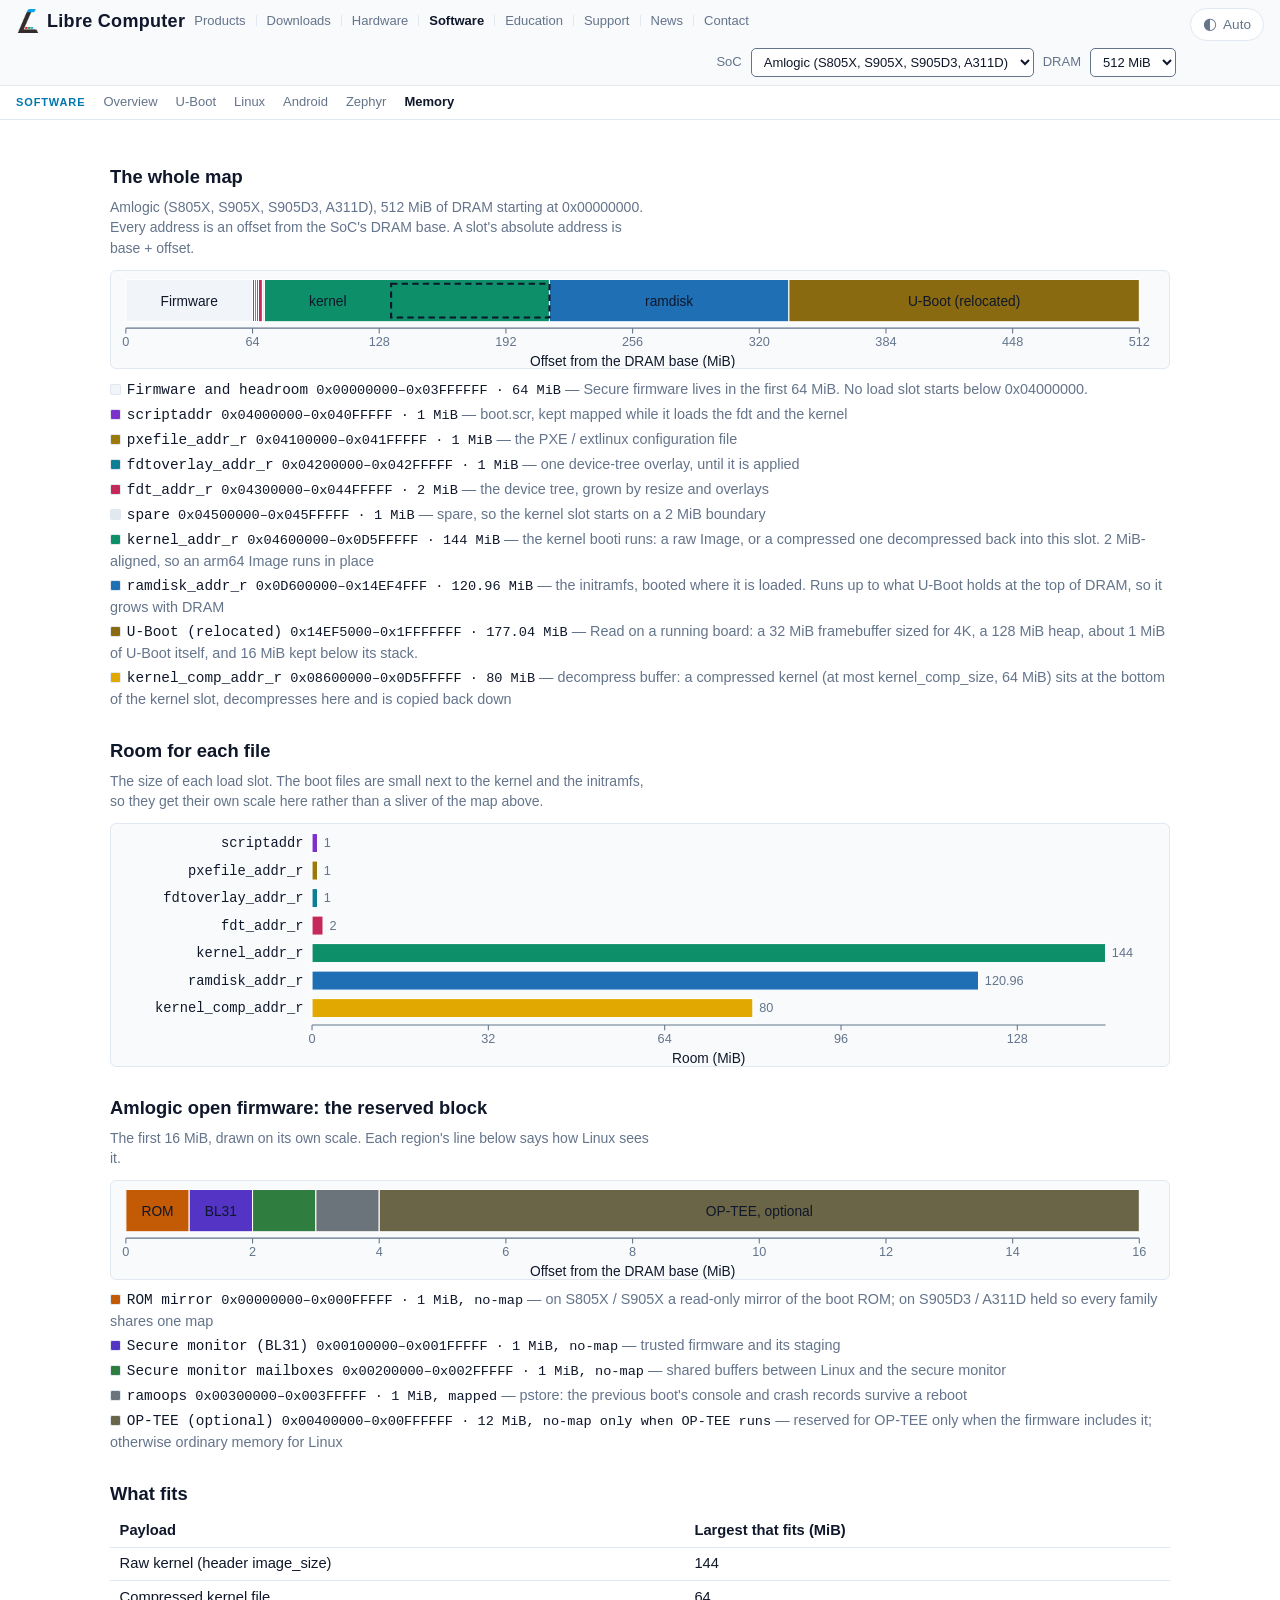
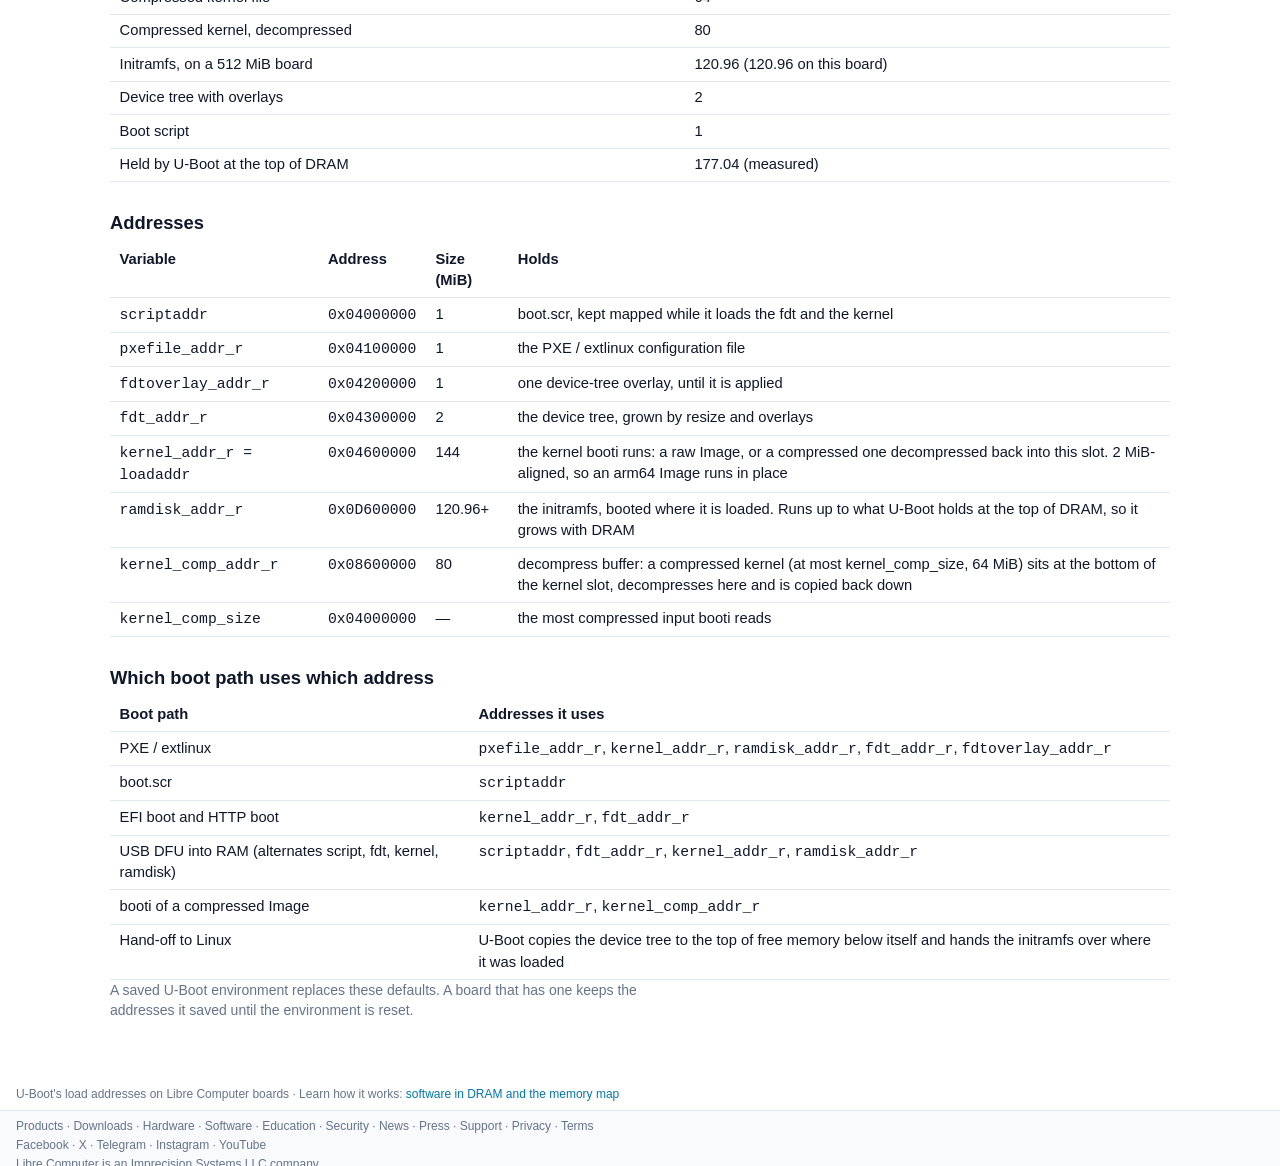
==== commit c7ada2b2: "One header, family row and footer on every Libre Computer site The shell kit's sync.py now writes th" ====
--- a/index.html
+++ b/index.html
@@ -27,11 +27,14 @@
   <div class="lc-brand">
     <a class="lc-brand-name" href="https://libre.computer">Libre Computer</a>
     <nav class="lc-sites" aria-label="Libre Computer sites">
+      <a class="lc-site" href="https://libre.computer/products/">Products</a>
+      <a class="lc-site" href="https://libre.computer/downloads/">Downloads</a>
+      <a class="lc-site" href="https://hardware.libre.computer/">Hardware</a>
+      <a class="lc-site" href="https://software.libre.computer/" aria-current="true">Software</a>
       <a class="lc-site" href="https://education.libre.computer/">Education</a>
-      <a class="lc-site" href="https://layout.hardware.libre.computer/">Layout</a>
-      <a class="lc-site" href="https://gpio.hardware.libre.computer/">GPIO Pinout</a>
-      <a class="lc-site" href="https://power.hardware.libre.computer/">Power</a>
-      <a class="lc-site" href="/" aria-current="true">Software</a>
+      <a class="lc-site" href="https://hub.libre.computer/">Support</a>
+      <a class="lc-site" href="https://libre.computer/news/">News</a>
+      <a class="lc-site" href="https://libre.computer/#contact">Contact</a>
     </nav>
   </div>
   <div class="lc-controls">
@@ -44,11 +47,12 @@
 <nav class="lc-subnav" aria-label="Software">
     <div class="lc-subnav-sites">
       <span class="lc-subnav-label">Software</span>
+      <a href="https://software.libre.computer/">Overview</a>
       <a href="https://u-boot.software.libre.computer/">U-Boot</a>
-      <a href="/" aria-current="true">Memory</a>
       <a href="https://linux.software.libre.computer/">Linux</a>
       <a href="https://android.software.libre.computer/">Android</a>
       <a href="https://zephyr.software.libre.computer/">Zephyr</a>
+      <a href="https://memory.software.libre.computer/" aria-current="true">Memory</a>
     </div>
 </nav>
 
@@ -65,10 +69,24 @@
   <section class="mm-section"><h2>Which boot path uses which address</h2><div class="lc-table-scroll"><table class="lc-table" id="mechanisms"><tr><th>Boot path</th><th>Addresses it uses</th></tr><tr><td>PXE / extlinux</td><td><code>pxefile_addr_r</code>, <code>kernel_addr_r</code>, <code>ramdisk_addr_r</code>, <code>fdt_addr_r</code>, <code>fdtoverlay_addr_r</code></td></tr><tr><td>boot.scr</td><td><code>scriptaddr</code></td></tr><tr><td>EFI boot and HTTP boot</td><td><code>kernel_addr_r</code>, <code>fdt_addr_r</code></td></tr><tr><td>USB DFU into RAM (alternates script, fdt, kernel, ramdisk)</td><td><code>scriptaddr</code>, <code>fdt_addr_r</code>, <code>kernel_addr_r</code>, <code>ramdisk_addr_r</code></td></tr><tr><td>booti of a compressed Image</td><td><code>kernel_addr_r</code>, <code>kernel_comp_addr_r</code></td></tr><tr><td>Hand-off to Linux</td><td>U-Boot copies the device tree to the top of free memory below itself and hands the initramfs over where it was loaded</td></tr></table></div><p class="mm-note" id="caveat">A saved U-Boot environment replaces these defaults. A board that has one keeps the addresses it saved until the environment is reset.</p></section>
 </main>
 
+<p class="lc-page-note">U-Boot's load addresses on Libre Computer boards ·
+  Learn how it works: <a href="https://education.libre.computer/modules/bootloader/">software in DRAM and the memory map</a></p>
 <footer class="lc-footer">
-  U-Boot's load addresses on Libre Computer boards ·
-  Learn how it works: <a href="https://education.libre.computer/modules/bootloader/">software in DRAM and the memory map</a> ·
-  <a href="https://libre.computer">libre.computer</a>
+  <nav class="lc-footer-links" aria-label="Libre Computer">
+    <a href="https://libre.computer/products/">Products</a> &middot;
+    <a href="https://libre.computer/downloads/">Downloads</a> &middot;
+    <a href="https://hardware.libre.computer/">Hardware</a> &middot;
+    <a href="https://software.libre.computer/">Software</a> &middot;
+    <a href="https://education.libre.computer/">Education</a> &middot;
+    <a href="https://libre.computer/security/">Security</a> &middot;
+    <a href="https://libre.computer/news/">News</a> &middot;
+    <a href="https://libre.computer/press/">Press</a> &middot;
+    <a href="https://hub.libre.computer/">Support</a> &middot;
+    <a href="https://libre.computer/privacy/">Privacy</a> &middot;
+    <a href="https://libre.computer/terms/">Terms</a>
+  </nav>
+  <p class="lc-footer-social"><a href="https://facebook.com/librecomputer" rel="noopener">Facebook</a> &middot; <a href="https://x.com/LibreComputer" rel="noopener">X</a> &middot; <a href="https://t.me/libre_computer" rel="noopener">Telegram</a> &middot; <a href="https://www.instagram.com/librecomputer/" rel="noopener">Instagram</a> &middot; <a href="https://www.youtube.com/c/LibreComputer" rel="noopener">YouTube</a></p>
+  <p class="lc-footer-company">Libre Computer is an <a href="https://imprecisionsystems.com/" rel="noopener">Imprecision Systems LLC</a> company.</p>
 </footer>
 
 <script type="module" src="js/app.js"></script>
--- a/css/lc-kit.css
+++ b/css/lc-kit.css
@@ -1,4 +1,4 @@
-/* lc-kit 1 sha256:49a98d562651cce432e0f0e8bd59669b63564b67a7129dab7db1aff492e4dc31 */
+/* lc-kit 1 sha256:46110dafa0fb4021689df2730b5b83c67ed2cb1804fa09593aa160363adb2fca */
 /* Libre Computer hardware-tool shell — shared by the GPIO pinout, the board
    layout viewer and the power tree.
  *
@@ -638,6 +638,8 @@
 
 /* ---- footer ------------------------------------------------------------ */
 
+/* The same footer on every site (sync.py FOOTER): the sections, the social
+   accounts, the company. */
 .lc-footer {
   flex: none;
   padding: 7px 16px;
@@ -646,6 +648,21 @@
   font-size: 12px;
   color: var(--text-dim);
 }
+.lc-footer p { margin: 2px 0 0; }
+.lc-footer a { color: var(--text-dim); }
+.lc-footer a:hover { color: var(--accent); }
+.lc-footer-links a { white-space: nowrap; }
+
+/* A page's own note above the footer: where its data comes from, and the
+   education module that explains it. */
+.lc-page-note {
+  flex: none;
+  margin: 0;
+  padding: 6px 16px;
+  font-size: 12px;
+  color: var(--text-dim);
+}
+html.lc-embed .lc-page-note { display: none; }
 
 /* ---- shared bits both tools grew separately ---------------------------- */
 
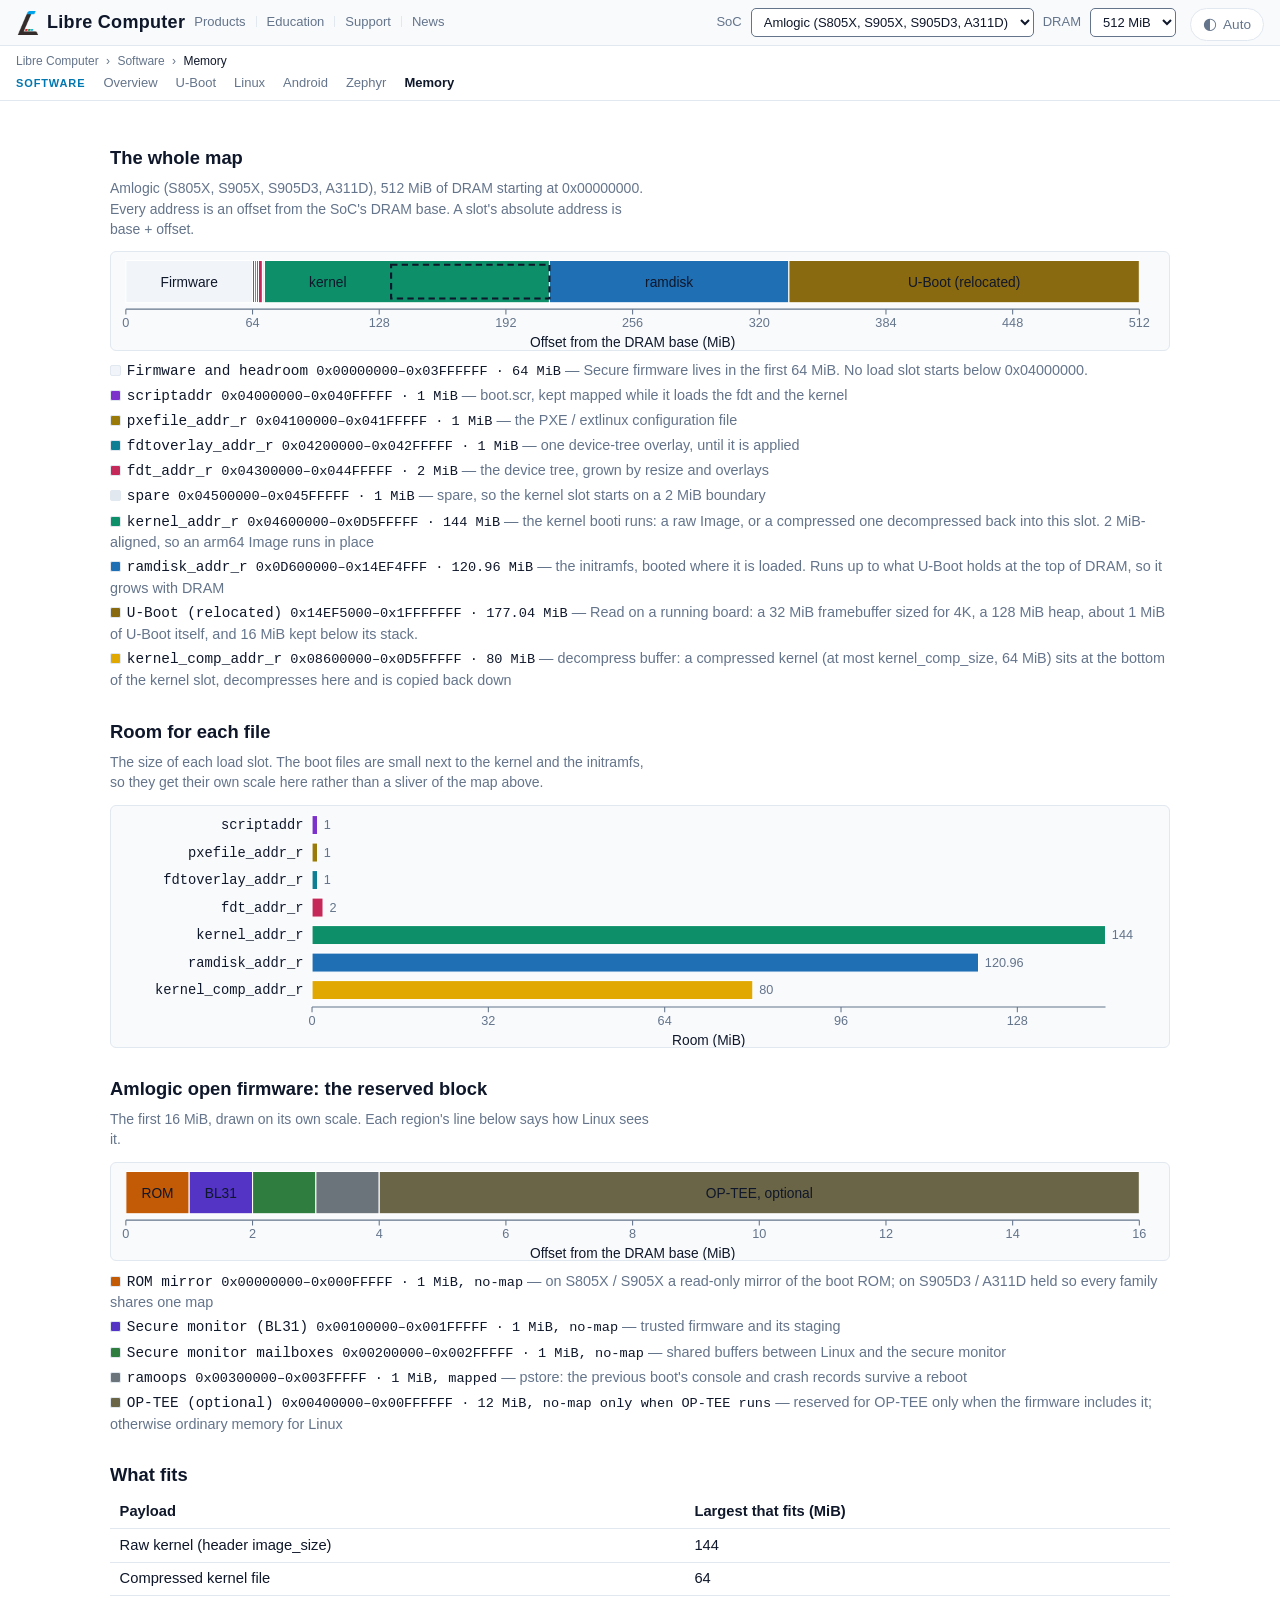
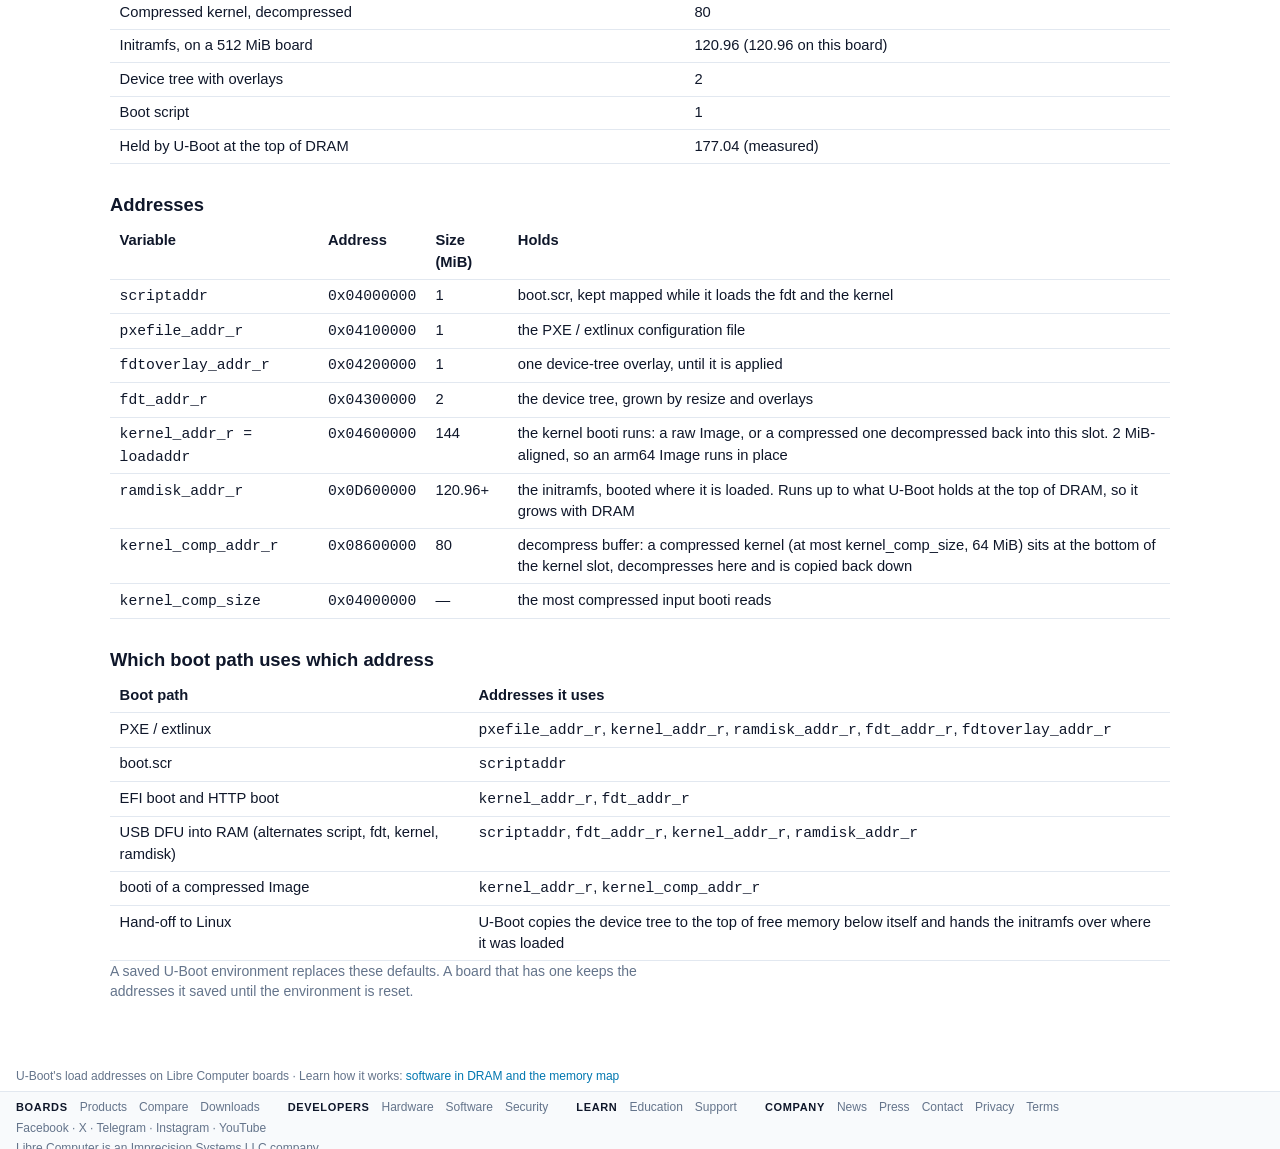
==== commit 34179c8a: "Board-as-hub navigation from the shell kit The top bar is Products, Education, Support, News; the se" ====
--- a/index.html
+++ b/index.html
@@ -28,13 +28,9 @@
     <a class="lc-brand-name" href="https://libre.computer">Libre Computer</a>
     <nav class="lc-sites" aria-label="Libre Computer sites">
       <a class="lc-site" href="https://libre.computer/products/">Products</a>
-      <a class="lc-site" href="https://libre.computer/downloads/">Downloads</a>
-      <a class="lc-site" href="https://hardware.libre.computer/">Hardware</a>
-      <a class="lc-site" href="https://software.libre.computer/" aria-current="true">Software</a>
       <a class="lc-site" href="https://education.libre.computer/">Education</a>
       <a class="lc-site" href="https://hub.libre.computer/">Support</a>
       <a class="lc-site" href="https://libre.computer/news/">News</a>
-      <a class="lc-site" href="https://libre.computer/#contact">Contact</a>
     </nav>
   </div>
   <div class="lc-controls">
@@ -46,6 +42,8 @@
 </header>
 <nav class="lc-subnav" aria-label="Software">
     <div class="lc-subnav-sites">
+      <nav class="lc-crumbs" aria-label="Breadcrumb"><a href="https://libre.computer/">Libre Computer</a> <span aria-hidden="true">›</span> <a href="https://software.libre.computer/">Software</a> <span aria-hidden="true">›</span> <span aria-current="page">Memory</span></nav>
+      <script type="application/ld+json">{"@context": "https://schema.org", "@type": "BreadcrumbList", "itemListElement": [{"@type": "ListItem", "position": 1, "name": "Libre Computer", "item": "https://libre.computer/"}, {"@type": "ListItem", "position": 2, "name": "Software", "item": "https://software.libre.computer/"}, {"@type": "ListItem", "position": 3, "name": "Memory", "item": "https://memory.software.libre.computer/"}]}</script>
       <span class="lc-subnav-label">Software</span>
       <a href="https://software.libre.computer/">Overview</a>
       <a href="https://u-boot.software.libre.computer/">U-Boot</a>
@@ -73,17 +71,10 @@
   Learn how it works: <a href="https://education.libre.computer/modules/bootloader/">software in DRAM and the memory map</a></p>
 <footer class="lc-footer">
   <nav class="lc-footer-links" aria-label="Libre Computer">
-    <a href="https://libre.computer/products/">Products</a> &middot;
-    <a href="https://libre.computer/downloads/">Downloads</a> &middot;
-    <a href="https://hardware.libre.computer/">Hardware</a> &middot;
-    <a href="https://software.libre.computer/">Software</a> &middot;
-    <a href="https://education.libre.computer/">Education</a> &middot;
-    <a href="https://libre.computer/security/">Security</a> &middot;
-    <a href="https://libre.computer/news/">News</a> &middot;
-    <a href="https://libre.computer/press/">Press</a> &middot;
-    <a href="https://hub.libre.computer/">Support</a> &middot;
-    <a href="https://libre.computer/privacy/">Privacy</a> &middot;
-    <a href="https://libre.computer/terms/">Terms</a>
+    <div class="lc-footer-group"><span class="lc-footer-head">Boards</span><a href="https://libre.computer/products/">Products</a><a href="https://libre.computer/compare/">Compare</a><a href="https://libre.computer/downloads/">Downloads</a></div>
+    <div class="lc-footer-group"><span class="lc-footer-head">Developers</span><a href="https://hardware.libre.computer/">Hardware</a><a href="https://software.libre.computer/">Software</a><a href="https://libre.computer/security/">Security</a></div>
+    <div class="lc-footer-group"><span class="lc-footer-head">Learn</span><a href="https://education.libre.computer/">Education</a><a href="https://hub.libre.computer/">Support</a></div>
+    <div class="lc-footer-group"><span class="lc-footer-head">Company</span><a href="https://libre.computer/news/">News</a><a href="https://libre.computer/press/">Press</a><a href="https://libre.computer/#contact">Contact</a><a href="https://libre.computer/privacy/">Privacy</a><a href="https://libre.computer/terms/">Terms</a></div>
   </nav>
   <p class="lc-footer-social"><a href="https://facebook.com/librecomputer" rel="noopener">Facebook</a> &middot; <a href="https://x.com/LibreComputer" rel="noopener">X</a> &middot; <a href="https://t.me/libre_computer" rel="noopener">Telegram</a> &middot; <a href="https://www.instagram.com/librecomputer/" rel="noopener">Instagram</a> &middot; <a href="https://www.youtube.com/c/LibreComputer" rel="noopener">YouTube</a></p>
   <p class="lc-footer-company">Libre Computer is an <a href="https://imprecisionsystems.com/" rel="noopener">Imprecision Systems LLC</a> company.</p>
--- a/css/lc-kit.css
+++ b/css/lc-kit.css
@@ -1,4 +1,4 @@
-/* lc-kit 1 sha256:46110dafa0fb4021689df2730b5b83c67ed2cb1804fa09593aa160363adb2fca */
+/* lc-kit 1 sha256:a7a3ab5e59e4961fccd9a7aa596e9d2a4f72d52913530e20eeb98b5a4cabcb36 */
 /* Libre Computer hardware-tool shell — shared by the GPIO pinout, the board
    layout viewer and the power tree.
  *
@@ -337,10 +337,11 @@
   .lc-board-links a { display: inline-block; padding: 10px 0; line-height: 20px; }
 }
 
-/* The second bar under the title bar, for a family of sites behind one switcher
-   entry (Software: U-Boot, Memory, Linux). Its label and site links are
-   written by sync.py (SUBNAV); the site's own pages sit at the far end, in
-   .lc-subnav-pages. The same voice as education's section bar. */
+/* The second bar under the title bar, for a family of sites behind one header
+   section (Hardware, Software). Its label and site links are written by
+   sync.py (SUBNAV). A site's own pages are a bar of their own under it
+   (nav.lc-subnav-local, aria-label "<site> pages"), so each bar has one
+   current item. The same voice as education's section bar. */
 .lc-subnav {
   flex: none;
   display: flex;
@@ -359,6 +360,8 @@
   gap: 4px 18px;
 }
 .lc-subnav-pages { margin-left: auto; }
+.lc-subnav-local { padding-top: 5px; padding-bottom: 5px; background: var(--bg-raised); }
+.lc-subnav-local .lc-subnav-pages { margin-left: 0; }
 .lc-subnav a { color: var(--text-dim); white-space: nowrap; }
 .lc-subnav a:hover { color: var(--accent); text-decoration: none; }
 .lc-subnav a[aria-current] { color: var(--text); font-weight: 600; }
@@ -374,8 +377,32 @@
   text-transform: uppercase;
   color: var(--accent);
 }
+/* The trail in front of the row (sync.py crumbs_html): where this page sits,
+   Products › board › view or Libre Computer › family › tool. The row
+   wraps, so the trail takes a line of its own above the links. */
+.lc-subnav-sites { flex-wrap: wrap; }
+.lc-crumbs {
+  flex: 1 0 100%;
+  font-size: 12px;
+  color: var(--text-dim);
+}
+.lc-crumbs span[aria-hidden] { margin: 0 4px; }
+.lc-crumbs [aria-current] { color: var(--text); }
+/* On a board's page the row is the board's menu: Overview, Downloads, then
+   its Hardware and Software views, each group behind a small label. */
+.lc-board-group { display: inline-flex; align-items: baseline; gap: 4px 12px; }
+.lc-board-group-label {
+  font-size: 11px;
+  color: var(--text-dim);
+  text-transform: uppercase;
+  letter-spacing: .06em;
+}
+.lc-subnav a[aria-current="page"] { color: var(--text); font-weight: 600; }
 /* A phone: one sideways-scrolling row, not a wrap of single links. */
 @media (max-width: 819.98px) {
+  .lc-subnav-sites { flex-wrap: nowrap; }
+  .lc-crumbs { flex: none; padding: 10px 0; }
+  .lc-board-group { flex: none; }
   .lc-subnav {
     flex-wrap: nowrap;
     padding-top: 0;
@@ -652,6 +679,23 @@
 .lc-footer a { color: var(--text-dim); }
 .lc-footer a:hover { color: var(--accent); }
 .lc-footer-links a { white-space: nowrap; }
+/* Its four groups (Boards, Developers, Learn, Company), side by side. */
+.lc-footer-links { display: flex; flex-wrap: wrap; gap: 4px 28px; margin-bottom: 4px; }
+.lc-footer-group { display: flex; flex-wrap: wrap; align-items: baseline; gap: 2px 12px; }
+.lc-footer-head {
+  font-size: 11px;
+  font-weight: 700;
+  letter-spacing: .06em;
+  text-transform: uppercase;
+  color: var(--text);
+}
+
+/* A tool's front page: what the tool shows and every board's own page, in
+   the HTML for a reader that runs no script (each site's tools/render.mjs). */
+.lc-tool-index { padding: 16px; font-size: 14px; color: var(--text-dim); }
+.lc-tool-index h2 { margin: 0 0 6px; font-size: 16px; color: var(--text); }
+.lc-tool-index p { margin: 0 0 8px; }
+.lc-tool-index ul { margin: 0; padding-left: 18px; columns: 16rem; }
 
 /* A page's own note above the footer: where its data comes from, and the
    education module that explains it. */
